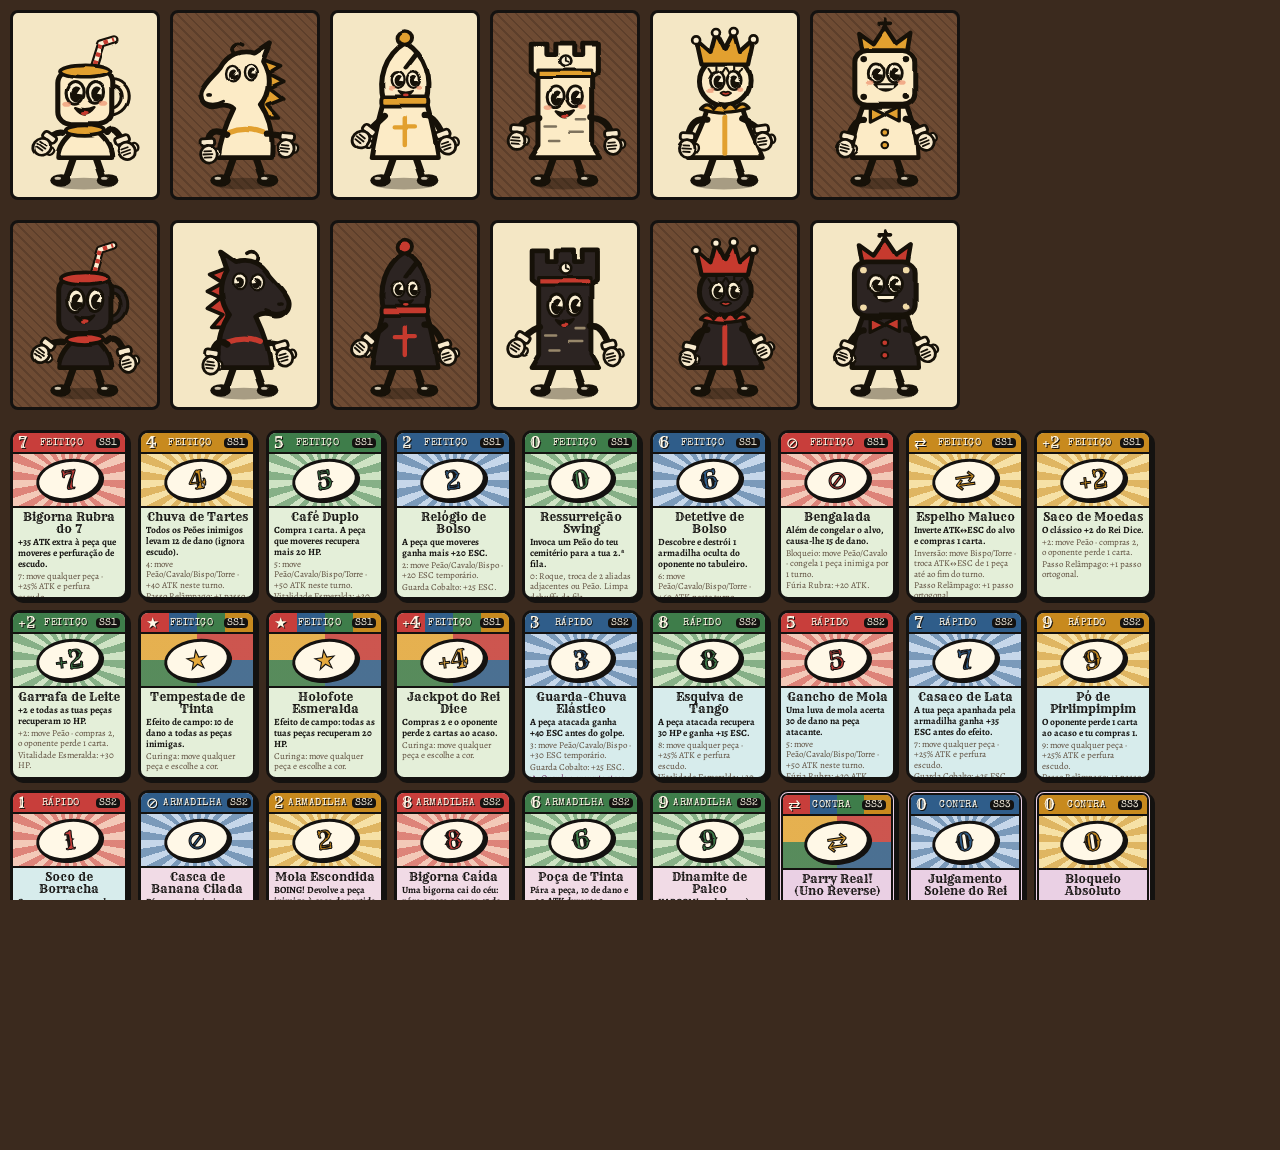
==== tools/gallery.html @ cb44011f "Chess-Oh! Uno-Head: jogo completo + modo online com Firebase - Motor: tabuleiro 8x8 próprio, combate" ====
<!doctype html>
<html lang="pt-PT">
<head>
  <meta charset="utf-8">
  <meta name="viewport" content="width=device-width, initial-scale=1">
  <title>Galeria de peças e cartas</title>
  <link href="https://fonts.googleapis.com/css2?family=Rye&family=Alegreya:wght@400;700;800&family=Special+Elite&display=swap" rel="stylesheet">
  <link rel="stylesheet" href="../styles/main.css">
  <link rel="stylesheet" href="../styles/cards.css">
  <style>
    html, body { overflow: auto; background: #3b2a1e; }
    .row { display: flex; gap: 10px; padding: 10px; flex-wrap: wrap; }
    .tile { width: 150px; height: 190px; background: #F4E7C5; border: 3px solid #141210; border-radius: 8px; position: relative; }
    .tile.dark { background: repeating-linear-gradient(45deg, #6E4B33 0 5px, #5d3f2b 5px 7px); }
    .tile svg { position: absolute; left: 5%; bottom: 4%; width: 90%; }
    .cards { display: flex; gap: 10px; padding: 10px; flex-wrap: wrap; }
  </style>
</head>
<body>
  <div class="row" id="white"></div>
  <div class="row" id="black"></div>
  <div class="cards" id="cards"></div>
  <script src="../src/core/EventBus.js"></script>
  <script src="../src/data/CardDatabase.js"></script>
  <script src="../src/view/PieceFactory.js"></script>
  <script src="../src/view/VFXPostProcessor.js"></script>
  <script src="../src/ui/CardView.js"></script>
  <script>
    const vfx = new YC.VFXPostProcessor(); vfx.mount(); vfx.setFilm(false);
    const anim = new YC.PieceFactory.IdleAnimator();
    vfx.onTick(() => anim.tick());
    for (const team of ['WHITE', 'BLACK']) {
      ['PAWN', 'KNIGHT', 'BISHOP', 'ROOK', 'QUEEN', 'KING'].forEach((type, i) => {
        const t = document.createElement('div');
        t.className = 'tile' + ((i + (team === 'BLACK' ? 1 : 0)) % 2 ? ' dark' : '');
        const rig = YC.PieceFactory.createPieceSVG(type, team);
        t.appendChild(rig.svg); anim.add(rig);
        document.getElementById(team.toLowerCase()).appendChild(t);
      });
    }
    const seen = new Set();
    for (const c of YC.CardDatabase.buildDeck()) {
      if (seen.has(c.defId) || (c.basic && seen.size > 30)) continue;
      seen.add(c.defId);
      document.getElementById('cards').appendChild(YC.CardView.create(c));
    }
    document.getElementById('cards').appendChild(YC.CardView.createBack());
  </script>
</body>
</html>
---- styles/main.css ----
/* main.css — palco, tabuleiro, peças, painéis e efeitos. Paleta de cartaz de 1930. */
:root {
  --ink: #141210; --paper: #F4E7C5; --paper-2: #EAD9AE; --cream: #FFF8E7;
  --gold: #E5A93C; --crimson: #C83E3B; --charcoal: #2B262D; --walnut: #6E4B33; --walnut-dark: #3A322B;
  --blue: #2F5D8A; --green: #3E7D4A; --yellow: #E5A93C; --velvet: #6d1b18;
  --bg: #1c1410; --bg-2: #2a1d16; --text: #F4E7C5;
  --font-display: 'Rye', 'Georgia', serif;
  --font-body: 'Alegreya', Georgia, serif;
  --font-type: 'Special Elite', 'Courier New', monospace;
  --sq: 64px;
  /* Direção de arte única (teatro escuro de 1930): o jogo não muda com o tema do sistema. */
  color-scheme: dark;
}

* { box-sizing: border-box; }
html, body { margin: 0; height: 100%; background: var(--bg); color: var(--text); font-family: var(--font-body); overflow: hidden; }
button { font: inherit; }
:focus-visible { outline: 3px solid var(--gold); outline-offset: 2px; }

#app {
  height: 100%; display: grid; grid-template-rows: auto minmax(0, 1fr) auto;
  padding-block: 10px 0; padding-left: max(16px, env(safe-area-inset-left, 0px)); padding-right: max(16px, env(safe-area-inset-right, 0px));
  background:
    radial-gradient(ellipse 60% 55% at 42% 42%, rgba(255, 214, 140, 0.16), transparent 70%),
    repeating-linear-gradient(90deg, rgba(0, 0, 0, 0.12) 0 2px, transparent 2px 60px),
    radial-gradient(ellipse at 45% 40%, #3b2a1e 0%, var(--bg) 72%);
}

/* ── Barra de topo ── */
#topbar { display: flex; align-items: center; gap: 14px; padding: 6px 14px; border: 3px solid var(--ink); border-radius: 12px; background: linear-gradient(#2f2018, #1d1410); }
.brand { font-family: var(--font-display); font-size: 22px; color: var(--gold); text-shadow: 2px 2px 0 var(--ink); letter-spacing: 1px; white-space: nowrap; }
.brand span { color: var(--crimson); }
#turn-pill { margin: 0 auto; font-family: var(--font-type); font-size: 14px; padding: 4px 14px; border: 2px solid var(--ink); border-radius: 999px; background: var(--paper); color: var(--ink); box-shadow: 2px 2px 0 var(--ink); white-space: nowrap; }
#turn-pill.team-black { background: var(--crimson); color: var(--cream); }
#turn-pill em { color: #ffd76a; font-style: normal; }
.top-actions { display: flex; gap: 6px; flex-wrap: wrap; justify-content: flex-end; }
.chip { font-family: var(--font-type); font-size: 12px; background: var(--paper); color: var(--ink); border: 2px solid var(--ink); border-radius: 999px; padding: 3px 10px; box-shadow: 2px 2px 0 var(--ink); cursor: pointer; }
.chip:active { transform: translate(1px, 1px); box-shadow: 1px 1px 0 var(--ink); }
.chip.toggle:not(.on) { opacity: 0.5; text-decoration: line-through; }

/* ── Arena ── */
#arena { display: grid; grid-template-columns: minmax(0, 1fr) 330px; gap: 14px; padding: 8px 0 0; min-height: 0; }
#table { display: flex; flex-direction: column; align-items: center; justify-content: center; min-height: 0; min-width: 0; gap: 6px; }

.strip { display: flex; align-items: center; gap: 12px; width: 100%; max-width: 860px; min-height: 54px; padding: 4px 10px; border-radius: 12px; background: rgba(0, 0, 0, 0.28); border: 2px solid rgba(229, 169, 60, 0.25); }
.who { display: flex; align-items: center; gap: 8px; min-width: 190px; }
.who b { font-family: var(--font-display); font-size: 16px; color: var(--gold); display: block; }
.who small { font-family: var(--font-type); font-size: 11px; opacity: 0.85; }
.avatar { width: 40px; height: 40px; border-radius: 10px; border: 3px solid var(--ink); box-shadow: 2px 2px 0 var(--ink); position: relative; background: var(--cream); }
.avatar::before, .avatar::after { content: ''; position: absolute; width: 7px; height: 7px; border-radius: 50%; background: var(--ink); top: 9px; }
.avatar::before { left: 8px; box-shadow: 16px 0 0 var(--ink); }
.avatar::after { left: 12px; top: 24px; width: 12px; height: 5px; border-radius: 0 0 8px 8px; }
.avatar.team-black { background: var(--charcoal); }
.avatar.team-black::before { background: var(--cream); box-shadow: 16px 0 0 var(--cream); }
.avatar.team-black::after { background: var(--crimson); }
.opp-hand { display: flex; align-items: center; }
.opp-hand .mini-back { margin-left: -9px; }
.opp-hand .count { margin-left: 6px; font-family: var(--font-display); color: var(--gold); }
.zone-label { margin-left: auto; font-family: var(--font-type); font-size: 11px; opacity: 0.7; }
.grave { display: flex; flex-wrap: wrap; max-width: 150px; gap: 0 2px; font-size: 17px; line-height: 1; }
.gl.team-white { color: var(--cream); text-shadow: 1px 1px 0 var(--ink); }
.gl.team-black { color: #8d7f74; text-shadow: 1px 1px 0 var(--ink); }

/* ── Moldura de teatro com lâmpadas ── */
#board-frame { position: relative; padding: 24px; border-radius: 18px; border: 4px solid var(--ink);
  background: radial-gradient(ellipse at 50% 30%, #8f2a24, var(--velvet) 70%);
  box-shadow: 0 0 0 4px var(--gold), 0 0 0 8px var(--ink), 0 18px 40px rgba(0, 0, 0, 0.6); }
.bulbs { position: absolute; inset: 5px; border-radius: 14px; pointer-events: none; padding: 9px;
  background: radial-gradient(circle, #fff3c4 0 2.6px, #e5a93c 3px 4px, transparent 4.5px) 0 0 / 20px 20px;
  -webkit-mask: linear-gradient(#000 0 0) content-box, linear-gradient(#000 0 0); -webkit-mask-composite: xor;
  mask: linear-gradient(#000 0 0) content-box exclude, linear-gradient(#000 0 0);
  animation: bulbs 0.5s steps(2) infinite; }
@keyframes bulbs { 50% { background-position: 10px 10px; filter: brightness(1.25); } }
.coords { position: absolute; display: flex; font-family: var(--font-type); font-size: 12px; color: var(--gold); text-shadow: 1px 1px 0 var(--ink); pointer-events: none; }
.coords.ranks { left: 6px; top: 24px; bottom: 24px; flex-direction: column; }
.coords.files { left: 24px; right: 24px; bottom: 5px; }
.coords span { flex: 1; display: grid; place-items: center; }

/* ── Tabuleiro ── */
#board { position: relative; width: calc(var(--sq) * 8); height: calc(var(--sq) * 8); }
.board-tiles, .hl-layer, .trap-layer, .piece-layer, .hit-layer { position: absolute; inset: 0; }
.tiles-layer { position: absolute; inset: calc(var(--sq) * -0.08); width: calc(100% + var(--sq) * 0.16); height: calc(100% + var(--sq) * 0.16); opacity: 0; }
.tiles-layer.on { opacity: 1; }
.no-boil .tiles-layer { opacity: 0; }
.no-boil .tiles-layer:first-child { opacity: 1; }
.no-boil .tiles-layer g, .no-boil .pc-root { filter: none; }
#board.field-dmg { animation: field-dmg 0.6s; }
#board.field-heal { animation: field-heal 0.7s; }
@keyframes field-dmg { 30% { filter: sepia(1) saturate(4) hue-rotate(-30deg); } }
@keyframes field-heal { 40% { filter: sepia(0.6) saturate(3) hue-rotate(60deg) brightness(1.15); } }

.hl-layer, .hit-layer { display: grid; grid-template-columns: repeat(8, 1fr); grid-template-rows: repeat(8, 1fr); }
.hl-layer { pointer-events: none; }
.cell { position: relative; }
.hl-last { background: rgba(229, 169, 60, 0.2); }
.hl-declared { box-shadow: inset 0 0 0 4px rgba(229, 169, 60, 0.95); }
.hl-declared-to { box-shadow: inset 0 0 0 4px var(--crimson); background: rgba(200, 62, 59, 0.28); animation: pulse 0.6s ease-in-out infinite alternate; }
.hl-movable::after { content: ''; position: absolute; inset: 7%; border-radius: 50%; border: 3px dashed rgba(255, 215, 106, 0.95); animation: spin 6s linear infinite; }
.hl-move::after { content: ''; position: absolute; left: 50%; top: 50%; width: 26%; height: 26%; transform: translate(-50%, -50%); border-radius: 50%; background: var(--cream); border: 3px solid var(--ink); box-shadow: 2px 2px 0 var(--ink); }
.hl-attack { background: rgba(200, 62, 59, 0.22); }
.hl-attack::after { content: ''; position: absolute; inset: 5%; border-radius: 50%; border: 4px solid var(--crimson); box-shadow: 0 0 0 2px var(--ink), inset 0 0 0 2px var(--ink); animation: pulse 0.5s ease-in-out infinite alternate; }
.hl-swap::after, .hl-castle::after, .hl-step::after { position: absolute; inset: 0; display: grid; place-items: center; font-size: calc(var(--sq) * 0.42); color: var(--cream); -webkit-text-stroke: 1.5px var(--ink); text-shadow: 2px 2px 0 var(--ink); }
.hl-swap::after { content: '⇄'; }
.hl-castle::after { content: '♜'; }
.hl-step::after { content: '⚡'; }
.hl-step, .hl-swap, .hl-castle { background: rgba(127, 176, 223, 0.3); }
.hl-trapset::after { content: ''; position: absolute; inset: 14%; border: 3px dashed #7fd08a; border-radius: 8px; background: rgba(62, 125, 74, 0.25); }
.hl-target::after { content: ''; position: absolute; inset: 4%; border-radius: 50%; background: radial-gradient(circle, transparent 38%, var(--crimson) 40% 46%, transparent 48% 60%, var(--crimson) 62% 68%, transparent 70%); animation: spin 2s linear infinite; }
.hit-layer .cell.clickable { cursor: pointer; }
.hit-layer .cell.clickable:hover { background: rgba(255, 248, 231, 0.12); }
.badge { position: absolute; top: 1px; left: 50%; transform: translateX(-50%) rotate(-4deg); font-family: var(--font-display); font-size: max(10px, calc(var(--sq) * 0.17)); padding: 0 5px; border: 2px solid var(--ink); border-radius: 6px; background: var(--gold); color: var(--ink); white-space: nowrap; z-index: 5; pointer-events: none; box-shadow: 2px 2px 0 var(--ink); }
.badge.b-KO { background: var(--crimson); color: var(--cream); }
.badge.b-CONTRALETAL { background: var(--charcoal); color: #ff9c8f; }

/* ── Armadilhas visíveis ao dono ── */
.trap-layer { pointer-events: none; }
.trap-seal { position: absolute; left: calc(var(--c) * var(--sq)); top: calc(var(--r) * var(--sq)); width: var(--sq); height: var(--sq); display: grid; place-items: center; }
.trap-seal span { width: 58%; height: 58%; border-radius: 50%; border: 3px dashed var(--ink); display: grid; place-items: center; font-size: calc(var(--sq) * 0.26); background: color-mix(in srgb, var(--cc, #999) 45%, transparent); color: var(--ink); opacity: 0.85; transform: rotate(-10deg); }
.trap-seal.armed span { animation: pulse 1.2s ease-in-out infinite alternate; }
.trap-seal em { position: absolute; right: 6%; top: 4%; font-family: var(--font-type); font-size: 10px; color: var(--cream); text-shadow: 1px 1px 0 var(--ink); }

/* ── Peças ── */
.piece-layer { pointer-events: none; }
.piece-slot { position: absolute; left: 0; top: 0; width: var(--sq); height: var(--sq); will-change: transform; }
.piece-jump, .piece-squash { position: absolute; inset: 0; will-change: transform; }
.piece-squash { transform-origin: 50% 94%; }
.piece-svg { position: absolute; left: 3%; bottom: 7%; width: 94%; height: auto; overflow: visible; }
.piece-slot.selected .piece-svg { filter: drop-shadow(0 0 5px #ffd76a) drop-shadow(0 0 2px #fff); }
.piece-slot.targetable .piece-svg { filter: drop-shadow(0 0 5px #ff6b5e); }
.piece-slot.boosted .piece-svg { filter: drop-shadow(0 0 4px rgba(255, 140, 60, 0.9)); }
.piece-slot.debuffed .piece-svg { filter: drop-shadow(0 0 4px rgba(170, 90, 230, 0.9)); }
.piece-slot.stunned .piece-svg { filter: grayscale(0.7) brightness(0.9) drop-shadow(0 0 4px #bfe8ff); }
.chroma-hit .piece-svg { filter: url(#chromatic-hit-fx) !important; }
.piece-hud { position: absolute; left: 10%; right: 10%; bottom: 1px; height: calc(var(--sq) * 0.11); display: flex; align-items: center; gap: 2px; }
.piece-hud .hp { flex: 1; height: 70%; background: #3a1a16; border: 1.5px solid var(--ink); border-radius: 3px; overflow: hidden; }
.piece-hud .hp i { display: block; height: 100%; background: #6fbf5a; transition: width 0.35s; }
.piece-hud .hp i.mid { background: var(--gold); }
.piece-hud .hp i.low { background: var(--crimson); }
.piece-hud .esc { font-family: var(--font-type); font-size: max(8px, calc(var(--sq) * 0.13)); font-weight: bold; background: var(--blue); color: #fff; border: 1.5px solid var(--ink); border-radius: 6px 6px 9px 9px; padding: 0 3px; line-height: 1.15; }
.stun-stars { position: absolute; left: 50%; top: -6%; width: 60%; height: 18%; transform: translateX(-50%); display: none; animation: spin 1.2s linear infinite; }
.stun-stars span { position: absolute; color: #ffd76a; font-size: calc(var(--sq) * 0.2); text-shadow: 1px 1px 0 var(--ink); }
.stun-stars span:nth-child(1) { left: 0; top: 0; } .stun-stars span:nth-child(2) { right: 0; top: 0; } .stun-stars span:nth-child(3) { left: 40%; bottom: -40%; }
.piece-slot.stunned .stun-stars { display: block; }

/* ── Painel lateral ── */
#side { display: flex; flex-direction: column; gap: 9px; min-height: 0; overflow: hidden; padding-bottom: 6px; }
.panel { background: var(--paper); color: var(--ink); border: 3px solid var(--ink); border-radius: 12px; box-shadow: 4px 4px 0 var(--ink); padding: 8px 10px; }
.panel h3 { margin: 0 0 4px; font-family: var(--font-display); font-weight: normal; font-size: 15px; color: var(--crimson); }
.panel h3 small { font-family: var(--font-type); font-size: 10px; color: var(--ink); opacity: 0.6; }
#phase-box .phase-title { font-family: var(--font-display); font-size: 17px; color: var(--crimson); }
#phase-box .phase-hint { font-size: 14px; line-height: 1.25; margin-top: 2px; }
#pile-box { display: grid; grid-template-columns: 70px 1fr; gap: 4px 10px; align-items: center; }
#pile-box .deck { display: flex; flex-direction: column; align-items: center; font-family: var(--font-display); font-size: 20px; }
#pile-box .deck small { font-family: var(--font-type); font-size: 10px; }
.deck-stack { position: relative; width: 30px; height: 42px; margin-bottom: 2px; }
.deck-stack .mini-back { position: absolute; width: 30px; height: 42px; }
.deck-stack .mini-back:nth-child(2) { left: 2px; top: -2px; } .deck-stack .mini-back:nth-child(3) { left: 4px; top: -4px; }
.discard { justify-self: center; width: 98px; height: 141px; border-radius: 12px; position: relative; }
.discard .card { transform: scale(0.83); transform-origin: top left; }
.discard.aura-R { box-shadow: 0 0 0 4px #C83E3B, 0 0 22px 6px rgba(200, 62, 59, 0.75); }
.discard.aura-B { box-shadow: 0 0 0 4px #2F5D8A, 0 0 22px 6px rgba(47, 93, 138, 0.75); }
.discard.aura-G { box-shadow: 0 0 0 4px #3E7D4A, 0 0 22px 6px rgba(62, 125, 74, 0.75); }
.discard.aura-Y { box-shadow: 0 0 0 4px #E5A93C, 0 0 22px 6px rgba(229, 169, 60, 0.8); }
.perm { grid-column: 1 / -1; font-size: 13px; line-height: 1.25; }
.perm-color { font-family: var(--font-type); font-size: 11px; padding: 1px 6px; border-radius: 6px; color: var(--cream); background: var(--cc, #555); border: 1.5px solid var(--ink); }
.perm-who { font-weight: 800; margin-top: 3px; }
.perm-boost { color: #7a1f1c; font-weight: 700; }
#action-box { display: flex; flex-wrap: wrap; gap: 6px; }
.btn { flex: 1 1 auto; font-family: var(--font-display); font-size: 13.5px; padding: 6px 9px; border: 3px solid var(--ink); border-radius: 10px; background: var(--cream); color: var(--ink); box-shadow: 3px 3px 0 var(--ink); cursor: pointer; }
.btn:hover:not(:disabled) { transform: translate(-1px, -1px); box-shadow: 4px 4px 0 var(--ink); }
.btn:active:not(:disabled) { transform: translate(2px, 2px); box-shadow: 1px 1px 0 var(--ink); }
.btn:disabled { opacity: 0.4; cursor: not-allowed; box-shadow: none; }
.btn.red { background: var(--crimson); color: var(--cream); }
.btn.gold { background: var(--gold); }
.btn.gold.armed { animation: pulse 0.5s ease-in-out infinite alternate; }
.btn.ghost { background: transparent; }
.btn[hidden] { display: none; }
#chain-box { max-height: 30vh; overflow: auto; }
.chain-list { list-style: none; margin: 0; padding: 0; display: flex; flex-direction: column; }
.chain-list .empty { font-family: var(--font-type); font-size: 12px; opacity: 0.6; }
.cl { display: flex; gap: 6px; align-items: center; border: 2px solid var(--ink); border-radius: 8px; padding: 2px 6px; background: var(--cream); font-size: 13px; line-height: 1.15; }
.cl b { font-family: var(--font-display); font-weight: normal; }
.cl.owner-white { border-left: 8px solid var(--gold); }
.cl.owner-black { border-left: 8px solid var(--crimson); }
.cl.negated span { text-decoration: line-through; opacity: 0.55; }
.cl.negated::after { content: 'ANULADO'; font-family: var(--font-type); font-size: 10px; color: var(--crimson); }
.cl.resolving { background: #ffe9a8; animation: pulse 0.3s ease-in-out infinite alternate; }
.zap { text-align: center; color: var(--gold); font-size: 15px; line-height: 1; text-shadow: 1px 1px 0 var(--ink); list-style: none; }
.ss { margin-left: auto; font-style: normal; font-family: var(--font-type); font-size: 10px; padding: 0 4px; border-radius: 4px; border: 1.5px solid var(--ink); }
.ss1 { background: #e8e2d4; } .ss2 { background: #9fc3e6; } .ss3 { background: #e6a19f; }
#log-box { flex: 1; min-height: 70px; display: flex; flex-direction: column; }
#log { flex: 1; overflow: auto; margin: 0; padding: 0 2px 0 0; list-style: none; font-family: var(--font-type); font-size: 11.5px; line-height: 1.3; }
#log li { padding: 1px 0; border-bottom: 1px dotted rgba(20, 18, 16, 0.15); }
.log-turn { color: var(--crimson); margin-top: 4px; }
.log-kill { color: #7a1f1c; font-weight: bold; }
.log-warn { color: #8a5a00; }

/* ── Mão ── */
#hand-area { position: relative; height: 196px; overflow-x: clip; }
#hand { position: absolute; inset: 0 0 0 300px; }
#me-strip { position: absolute; left: 0; bottom: 10px; width: 290px; max-width: none; flex-wrap: wrap; gap: 6px 10px; z-index: 2; }
#me-strip .zone-label { margin-left: 0; }
#hand .card { position: absolute; left: 50%; bottom: -12px; transform: translateX(calc(-50% + var(--x, 0px))) translateY(var(--y, 0px)) rotate(var(--rot, 0deg)); transform-origin: center 120%; transition: transform 220ms cubic-bezier(0.2, 0.8, 0.2, 1), box-shadow 0.2s, opacity 0.3s; cursor: pointer; }
#hand .card:hover, #hand .card.menu-open { transform: translateX(calc(-50% + var(--x, 0px))) translateY(-48px) rotate(0deg) scale(1.18); z-index: 100 !important; }
#hand .card.dealt { transform: translateX(calc(-50% + 520px)) translateY(220px) rotate(35deg); opacity: 0; transition: none; }
#hand.my-turn .card.playable { box-shadow: 0 0 0 3px var(--gold), 0 0 18px 5px rgba(229, 169, 60, 0.75); }
#hand.my-turn .card.settable:not(.playable) { box-shadow: 0 0 0 3px #7fb0df, 0 0 12px 3px rgba(127, 176, 223, 0.6); }
#card-menu { position: absolute; transform: translate(-50%, -100%); z-index: 300; background: var(--paper); color: var(--ink); border: 3px solid var(--ink); border-radius: 10px; box-shadow: 4px 4px 0 var(--ink); padding: 6px; display: flex; flex-direction: column; gap: 4px; min-width: 200px; max-width: 260px; }
#card-menu[hidden] { display: none; }
#card-menu button { font-family: var(--font-display); font-size: 14px; text-align: left; padding: 5px 8px; border: 2px solid var(--ink); border-radius: 8px; background: var(--cream); cursor: pointer; }
#card-menu button:hover { background: var(--gold); }
#card-menu p { margin: 2px 4px; font-size: 13px; }

/* ── Inspetor e avisos ── */
#inspector { position: fixed; z-index: 7000; width: 240px; background: var(--paper); color: var(--ink); border: 3px solid var(--ink); border-radius: 10px; box-shadow: 4px 4px 0 var(--ink); padding: 7px 10px; font-size: 13px; line-height: 1.25; pointer-events: none; opacity: 0; transform: translateY(6px); transition: opacity 0.12s, transform 0.12s; }
#inspector.show { opacity: 1; transform: none; }
#inspector p { margin: 3px 0; }
.insp-head b { font-family: var(--font-display); font-weight: normal; font-size: 15px; display: block; }
.insp-head small { font-family: var(--font-type); font-size: 11px; opacity: 0.75; }
.insp-hp { position: relative; height: 16px; margin: 5px 0; border: 2px solid var(--ink); border-radius: 5px; background: #3a1a16; overflow: hidden; }
.insp-hp i { position: absolute; inset: 0 auto 0 0; background: #6fbf5a; }
.insp-hp span { position: relative; display: block; text-align: center; font-family: var(--font-type); font-size: 11px; color: #fff; text-shadow: 1px 1px 0 var(--ink); }
.insp-stats { display: flex; gap: 10px; }
.insp-status { margin-top: 3px; color: #2F5D8A; font-weight: 700; }
.insp-passive { font-style: italic; color: #5b4a3a; }
#toast { position: fixed; left: 50%; top: 58px; transform: translateX(-50%); z-index: 9100; background: var(--ink); color: var(--paper); font-family: var(--font-type); padding: 6px 14px; border-radius: 8px; border: 2px solid var(--gold); opacity: 0; pointer-events: none; }
#toast.show { animation: toast 2.4s ease both; }
@keyframes toast { 0% { opacity: 0; transform: translate(-50%, -8px); } 10%, 80% { opacity: 1; transform: translate(-50%, 0); } 100% { opacity: 0; } }

/* ── Efeitos (VFX) ── */
#fx-layer { position: fixed; inset: 0; pointer-events: none; z-index: 8000; }
.boom { position: absolute; transform: translate(-50%, -50%); width: 160px; height: 160px; }
.boom svg { animation: boom-pop 0.55s cubic-bezier(0.2, 1.5, 0.4, 1) both; overflow: visible; }
.boom-star { animation: spin 1.2s linear; transform-origin: center; }
.puff { animation: puff 1s ease-out both; }
@keyframes puff { from { transform: translate(0, 0) scale(0.3); opacity: 1; } to { transform: translate(var(--dx), var(--dy)) scale(1.2); opacity: 0; } }
@keyframes boom-pop { 0% { transform: scale(0.1); } 60% { transform: scale(1.1); } 100% { transform: scale(1); opacity: 0.0; } }
.boom-word { position: absolute; left: 50%; top: 50%; transform: translate(-50%, -50%) rotate(-8deg); font-family: var(--font-display); font-size: 30px; color: var(--cream); -webkit-text-stroke: 2px var(--ink); text-shadow: 3px 3px 0 var(--ink); animation: word-pop 1s both; white-space: nowrap; }
@keyframes word-pop { 0% { transform: translate(-50%, -50%) rotate(-8deg) scale(0.2); } 25% { transform: translate(-50%, -50%) rotate(-8deg) scale(1.3); } 40%, 80% { transform: translate(-50%, -50%) rotate(-8deg) scale(1); opacity: 1; } 100% { opacity: 0; transform: translate(-50%, -70%) rotate(-8deg) scale(1); } }
.float-text { position: absolute; transform: translate(-50%, -50%); font-family: var(--font-display); font-size: 18px; color: var(--cream); -webkit-text-stroke: 1.2px var(--ink); text-shadow: 2px 2px 0 var(--ink); animation: float-up 1.35s ease-out forwards; white-space: nowrap; }
@keyframes float-up { 0% { transform: translate(-50%, -30%) scale(0.4); opacity: 0; } 15% { transform: translate(-50%, -60%) scale(1.25); opacity: 1; } 70% { opacity: 1; } 100% { transform: translate(-50%, -190%) scale(1); opacity: 0; } }
.float-text.dmg { color: #ff6b5e; } .float-text.small { font-size: 15px; } .float-text.heal { color: #8ee07a; } .float-text.block { color: #9fc3e6; }
.float-text.boing { color: var(--gold); font-size: 24px; } .float-text.buff { color: #ffd76a; font-size: 15px; } .float-text.debuff { color: #c58cff; font-size: 15px; }
.float-text.stun { color: #bfe8ff; } .float-text.cost { color: #ff9c8f; font-size: 14px; }
.big-word { position: absolute; left: 50%; top: 42%; transform: translate(-50%, -50%); font-family: var(--font-display); font-size: min(13vw, 120px); color: var(--gold); -webkit-text-stroke: 4px var(--ink); text-shadow: 7px 7px 0 var(--ink); animation: big-word 1.25s cubic-bezier(0.2, 1.6, 0.4, 1) both; white-space: nowrap; }
.big-word.parry { color: #ff8fc8; } .big-word.trap { color: #d77ce0; font-size: min(10vw, 86px); } .big-word.uno { color: var(--crimson); }
@keyframes big-word { 0% { transform: translate(-50%, -50%) scale(0.2) rotate(-20deg); opacity: 0; } 30% { transform: translate(-50%, -50%) scale(1.15) rotate(-6deg); opacity: 1; } 75% { transform: translate(-50%, -50%) scale(1) rotate(-4deg); opacity: 1; } 100% { transform: translate(-50%, -60%) scale(1.05) rotate(-4deg); opacity: 0; } }
#parry-flash { position: fixed; inset: 0; pointer-events: none; z-index: 8500; opacity: 0; background: radial-gradient(circle, #fff6c9 0%, #ff9ad5 55%, #e5a93c 100%); mix-blend-mode: screen; }
#parry-flash.go { animation: flash 0.55s ease-out; }
@keyframes flash { 0% { opacity: 0; } 8% { opacity: 1; } 22% { opacity: 0.9; } 100% { opacity: 0; } }
#film-overlay { position: fixed; inset: 0; width: 100%; height: 100%; pointer-events: none; z-index: 9999; }
.no-webgl #film-overlay { display: none; }
.slowmo #app { filter: sepia(0.5) contrast(1.15); transition: filter 0.8s; }
@keyframes spin { to { transform: rotate(360deg); } }
@keyframes pulse { from { filter: brightness(1); } to { filter: brightness(1.35); } }

/* ── Ecrãs estreitos ── */
@media (max-width: 1100px) {
  #arena { grid-template-columns: minmax(0, 1fr) 270px; gap: 10px; }
  .who { min-width: 140px; }
  .top-actions .chip { padding: 3px 7px; }
}
@media (max-width: 820px) {
  html, body { overflow: auto; }
  #app { height: auto; min-height: 100%; }
  #arena { grid-template-columns: 1fr; }
  #side { overflow: visible; }
  #log-box { max-height: 200px; }
  #hand-area { height: auto; display: flex; flex-direction: column; }
  #me-strip { position: static; width: 100%; margin-top: 8px; }
  #hand { position: relative; inset: auto; height: 196px; }
  #topbar { flex-wrap: wrap; }
  .brand { font-size: 18px; }
  .strip { flex-wrap: wrap; }
  .zone-label { margin-left: 0; }
}

@media (prefers-reduced-motion: reduce) {
  .bulbs, .marquee-bulbs, .title-card, .card-rays, .hl-movable::after, .hl-target::after, .hl-attack::after,
  .hl-declared-to, .stun-stars, .trap-seal.armed span, .btn.gold.armed, .btn-big:hover { animation: none !important; }
  #hand .card { transition-duration: 0ms; }
}

/* ── Online ── */
.chip.danger { background: var(--crimson); color: var(--cream); }
.net-tag { font-size: 11px; background: var(--ink); color: var(--gold); border-radius: 6px; padding: 0 6px; margin-right: 4px; }
#turn-pill em.clock { color: var(--crimson); font-style: normal; font-variant-numeric: tabular-nums; }
#turn-pill.team-black em.clock { color: #ffd76a; }
---- styles/cards.css ----
/* cards.css — cartas-cartaz de 1930: raios de sol, oval central, faixa de cor Uno e moldura por tipo. */
.c-R { --cc: #C83E3B; --cc-light: #f3c9b8; }
.c-B { --cc: #2F5D8A; --cc-light: #c6d7ea; }
.c-G { --cc: #3E7D4A; --cc-light: #cfe3c4; }
.c-Y { --cc: #C88A1E; --cc-light: #f6e1a6; }
.c-W { --cc: #141210; --cc-light: #e9dcc0; }

.card { --w: 118px; --h: 170px; width: var(--w); height: var(--h); border-radius: 10px; border: 3px solid var(--ink); background: var(--face, var(--cream)); box-shadow: 3px 3px 0 var(--ink); color: var(--ink); position: relative; user-select: none; overflow: hidden; font-family: var(--font-body); flex: none; }
.card.t-normal-spell:not(.basic) { --face: #e4efd9; }
.card.t-quick-spell { --face: #d7ecec; }
.card.t-spatial-trap { --face: #f1dbe6; }
.card.t-counter-trap { --face: #ead0e4; border-style: double; border-width: 5px; }
.card-face { position: absolute; inset: 0; display: flex; flex-direction: column; }
.card-top { display: flex; align-items: center; gap: 4px; padding: 2px 5px; background: var(--cc); color: var(--cream); border-bottom: 2.5px solid var(--ink); font-family: var(--font-type); font-size: 10px; min-height: 19px; }
.c-W .card-top { background: linear-gradient(90deg, #C83E3B 0 25%, #2F5D8A 25% 50%, #3E7D4A 50% 75%, #C88A1E 75%); }
.card-corner { font-family: var(--font-display); font-size: 15px; line-height: 1; text-shadow: 1px 1px 0 var(--ink); }
.card-kind { flex: 1; text-align: center; letter-spacing: 0.5px; text-shadow: 1px 1px 0 var(--ink); }
.card-ss { background: var(--ink); color: var(--cream); border-radius: 4px; padding: 0 3px; }
.card-art { position: relative; height: 54px; flex: none; display: grid; place-items: center; overflow: hidden; border-bottom: 2px solid var(--ink); background: var(--cc-light); }
.card-rays { position: absolute; inset: -60%; background: repeating-conic-gradient(from 0deg, var(--cc) 0 9deg, var(--cc-light) 9deg 18deg); opacity: 0.5; }
.c-W .card-rays { background: conic-gradient(#C83E3B 0 90deg, #2F5D8A 90deg 180deg, #3E7D4A 180deg 270deg, #E5A93C 270deg); opacity: 0.85; }
#hand .card:hover .card-rays, .showcase .card-rays { animation: spin 12s linear infinite; }
.card-oval { position: relative; width: 66px; height: 42px; border-radius: 50%; background: var(--cream); border: 3px solid var(--ink); display: grid; place-items: center; transform: rotate(-8deg); box-shadow: 2px 2px 0 var(--ink); }
.card-big { font-family: var(--font-display); font-size: 25px; color: var(--cc); -webkit-text-stroke: 1.1px var(--ink); line-height: 1; }
.c-W .card-big { color: var(--gold); }
.card-name { font-family: var(--font-display); font-size: 11.5px; line-height: 1.05; padding: 3px 5px 1px; text-align: center; }
.card-desc { flex: 1; padding: 0 5px 4px; font-size: 9.5px; line-height: 1.15; overflow: hidden; }
.card-desc p { margin: 1px 0; }
.card-desc .main { font-weight: 700; }
.card-desc .rule { color: #5b4a3a; font-size: 9px; }
.card-desc .trig { font-style: italic; color: #6b2a5e; font-size: 9px; }
.card-cost { font-size: 9px; font-weight: 800; color: #7a1f1c; }
.card.basic .card-desc { font-size: 10px; }

/* Verso */
.card.back .card-face { background: var(--crimson); overflow: hidden; }
.back-rays { position: absolute; inset: -40%; background: repeating-conic-gradient(#C83E3B 0 12deg, #a52f2c 12deg 24deg); }
.back-oval { position: absolute; inset: 24% 10%; border-radius: 50%; background: var(--cream); border: 3px solid var(--ink); display: flex; flex-direction: column; align-items: center; justify-content: center; font-family: var(--font-display); transform: rotate(-10deg); box-shadow: 3px 3px 0 var(--ink); line-height: 1; }
.back-oval span { font-size: 15px; color: var(--ink); }
.back-oval b { font-weight: normal; font-size: 22px; color: var(--crimson); -webkit-text-stroke: 1px var(--ink); }
.mini-back { width: 22px; height: 31px; border-radius: 4px; border: 2px solid var(--ink); flex: none; background: repeating-conic-gradient(from 0deg at 50% 50%, #C83E3B 0 15deg, #a52f2c 15deg 30deg); box-shadow: 1px 1px 0 var(--ink); }

/* Cartas pequenas */
.card.small { --w: 84px; --h: 121px; }
.card.small .card-art { height: 34px; }
.card.small .card-oval { width: 44px; height: 28px; }
.card.small .card-big { font-size: 17px; }
.card.small .card-name { font-size: 9px; }
.card.small .card-desc { font-size: 7.5px; }
.card.small .back-oval span { font-size: 11px; } .card.small .back-oval b { font-size: 16px; }

/* Zonas de Suporte */
.support-zone { display: flex; gap: 6px; }
.slot { width: 40px; height: 54px; border: 2px dashed rgba(244, 231, 197, 0.45); border-radius: 6px; position: relative; display: grid; place-items: center; }
.slot.set { border: 2px solid var(--ink); }
.slot.set .mini-back { width: 100%; height: 100%; border: none; border-radius: 4px; }
.slot.mine { background: linear-gradient(var(--cc) 0 30%, var(--cc-light) 30%); box-shadow: 2px 2px 0 var(--ink); overflow: hidden; }
.slot-name { font-family: var(--font-display); font-size: 7.5px; line-height: 1; color: var(--ink); text-align: center; padding: 14px 2px 0; }
.slot.mine em { position: absolute; top: 1px; left: 0; right: 0; text-align: center; font-family: var(--font-type); font-size: 8px; font-style: normal; color: var(--cream); text-shadow: 1px 1px 0 var(--ink); }

/* Cartas em voo, montra da Chain e armadilha revelada */
.flying { position: fixed; z-index: 9500; pointer-events: none; transform: translate(-50%, -50%); }
.showcase { position: fixed; left: 50%; top: 44%; transform: translate(-50%, -50%); z-index: 9000; display: flex; flex-direction: column; align-items: center; gap: 22px; animation: showcase-in 0.4s cubic-bezier(0.2, 1.5, 0.4, 1) both; pointer-events: none; }
.showcase .card { transform: scale(1.55); transform-origin: top center; margin-bottom: 95px; box-shadow: 4px 4px 0 var(--ink), 0 0 40px 12px rgba(255, 215, 106, 0.6); }
.showcase.owner-black .card { box-shadow: 4px 4px 0 var(--ink), 0 0 40px 12px rgba(200, 62, 59, 0.7); }
.showcase-tag { font-family: var(--font-display); font-size: 30px; color: var(--cream); background: #5b2a6e; border: 4px solid var(--ink); border-radius: 12px; padding: 2px 18px; box-shadow: 5px 5px 0 var(--ink); transform: rotate(-3deg); }
.showcase.out { animation: showcase-out 0.35s ease-in forwards; }
@keyframes showcase-in { from { transform: translate(-50%, -50%) scale(0.2) rotate(-25deg); opacity: 0; } to { transform: translate(-50%, -50%) scale(1); opacity: 1; } }
@keyframes showcase-out { to { transform: translate(-50%, -80%) scale(0.6); opacity: 0; } }
.trap-pop { position: fixed; z-index: 9000; transform: translate(-50%, -80%); animation: trap-pop 0.5s cubic-bezier(0.2, 1.6, 0.4, 1) both; pointer-events: none; box-shadow: 4px 4px 0 var(--ink), 0 0 30px 10px rgba(215, 124, 224, 0.7); }
.trap-pop.out { animation: trap-out 0.35s ease-in forwards; }
@keyframes trap-pop { from { transform: translate(-50%, -20%) scale(0.1) rotateY(90deg); } to { transform: translate(-50%, -80%) scale(1.25) rotateY(0); } }
@keyframes trap-out { to { transform: translate(-50%, -80%) scale(0.2); opacity: 0; } }
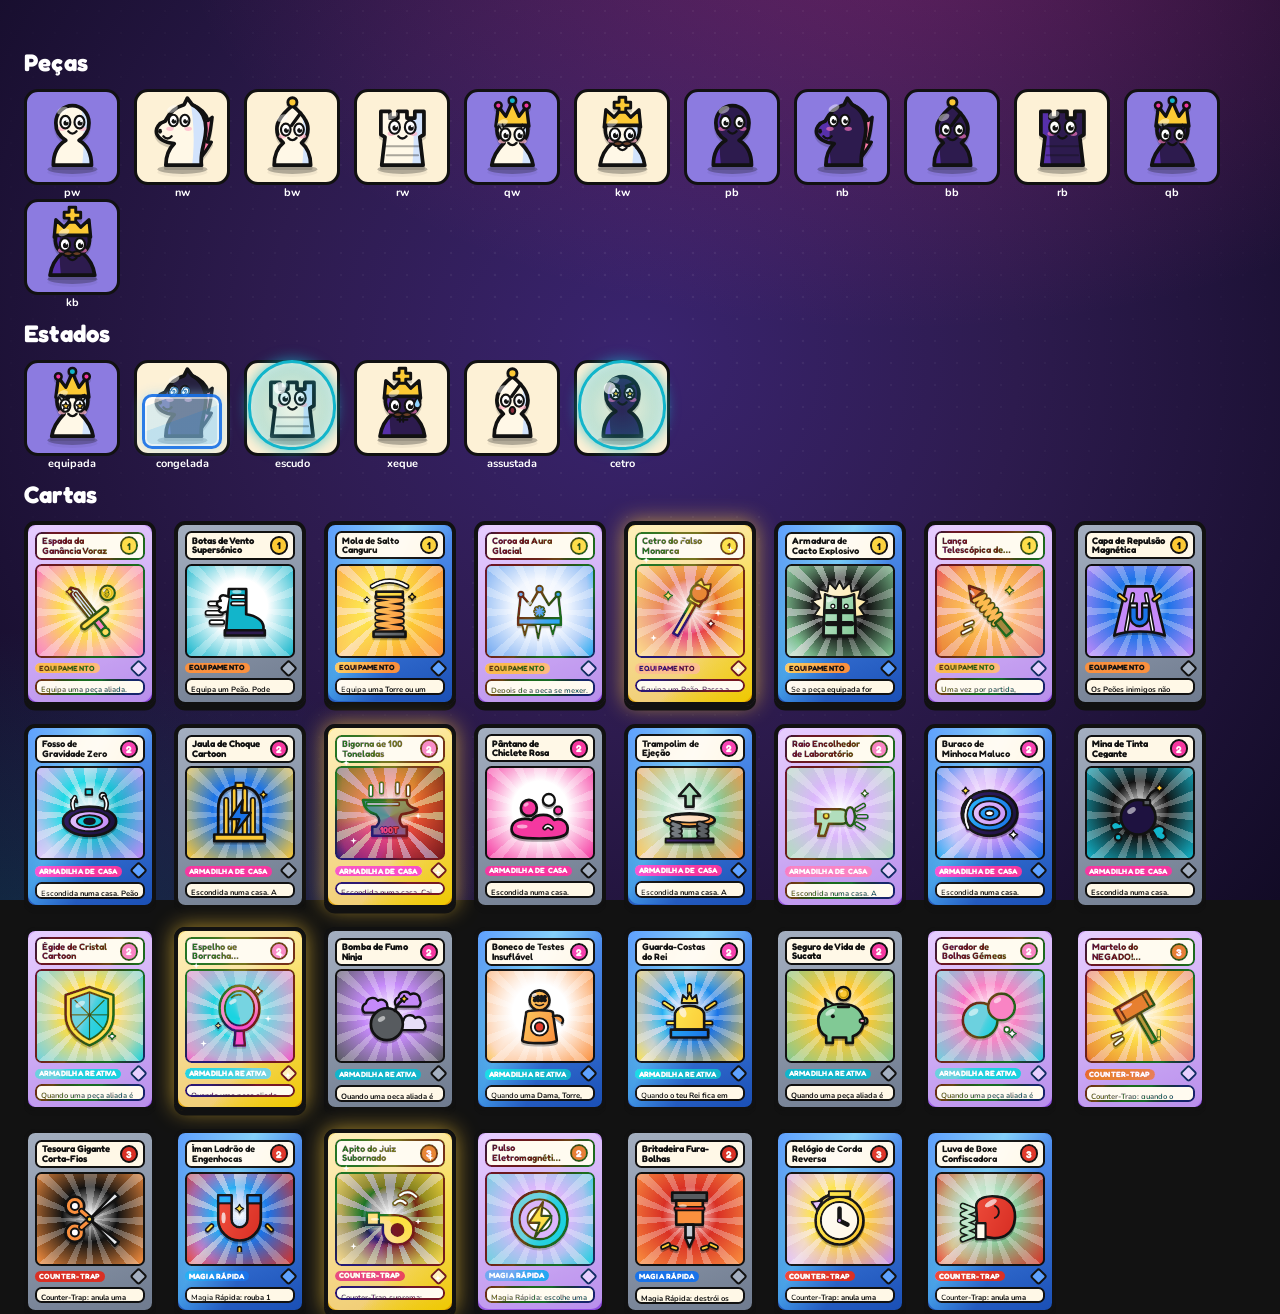
==== commit 9eaf4365: "Refaz o jogo como Chess-Gi-Oh!: xadrez a sério com cartas Yu-Gi-Oh - Motor de xadrez próprio com reg" ====
--- a/tools/gallery.html
+++ b/tools/gallery.html
@@ -3,48 +3,51 @@
 <head>
   <meta charset="utf-8">
   <meta name="viewport" content="width=device-width, initial-scale=1">
-  <title>Galeria de peças e cartas</title>
-  <link href="https://fonts.googleapis.com/css2?family=Rye&family=Alegreya:wght@400;700;800&family=Special+Elite&display=swap" rel="stylesheet">
-  <link rel="stylesheet" href="../styles/main.css">
+  <title>Galeria · Chess-Gi-Oh!</title>
+  <link href="https://fonts.googleapis.com/css2?family=Fredoka:wght@500;600;700&family=Nunito:wght@600;700;800&display=swap" rel="stylesheet">
+  <link rel="stylesheet" href="../styles/base.css">
+  <link rel="stylesheet" href="../styles/board.css">
   <link rel="stylesheet" href="../styles/cards.css">
   <style>
-    html, body { overflow: auto; background: #3b2a1e; }
-    .row { display: flex; gap: 10px; padding: 10px; flex-wrap: wrap; }
-    .tile { width: 150px; height: 190px; background: #F4E7C5; border: 3px solid #141210; border-radius: 8px; position: relative; }
-    .tile.dark { background: repeating-linear-gradient(45deg, #6E4B33 0 5px, #5d3f2b 5px 7px); }
-    .tile svg { position: absolute; left: 5%; bottom: 4%; width: 90%; }
-    .cards { display: flex; gap: 10px; padding: 10px; flex-wrap: wrap; }
+    body { padding: 24px; overflow: auto; }
+    h2 { font-family: Fredoka, sans-serif; color: #fff; margin: 24px 0 12px; }
+    .row { display: flex; flex-wrap: wrap; gap: 14px; }
+    .cell { width: 96px; height: 96px; position: relative; background: #FDF1D6; border: 3px solid #111; border-radius: 14px; }
+    .cell.dark { background: #8C7BE0; }
+    .cell .piece { position: absolute; inset: 0; width: 100%; height: 100%; left: 0; top: 0; }
+    .cell small { position: absolute; bottom: -18px; left: 0; right: 0; text-align: center; color: #fff; font: 700 11px Nunito, sans-serif; }
+    .cards { display: flex; flex-wrap: wrap; gap: 18px; }
   </style>
 </head>
 <body>
-  <div class="row" id="white"></div>
-  <div class="row" id="black"></div>
+  <h2>Peças</h2>
+  <div class="row" id="pieces"></div>
+  <h2>Estados</h2>
+  <div class="row" id="states"></div>
+  <h2>Cartas</h2>
   <div class="cards" id="cards"></div>
   <script src="../src/core/EventBus.js"></script>
-  <script src="../src/data/CardDatabase.js"></script>
-  <script src="../src/view/PieceFactory.js"></script>
-  <script src="../src/view/VFXPostProcessor.js"></script>
-  <script src="../src/ui/CardView.js"></script>
+  <script src="../src/game/Cards.js"></script>
+  <script src="../src/view/PieceArt.js"></script>
+  <script src="../src/view/CardArt.js"></script>
+  <script src="../src/ui/HoloCard.js"></script>
   <script>
-    const vfx = new YC.VFXPostProcessor(); vfx.mount(); vfx.setFilm(false);
-    const anim = new YC.PieceFactory.IdleAnimator();
-    vfx.onTick(() => anim.tick());
-    for (const team of ['WHITE', 'BLACK']) {
-      ['PAWN', 'KNIGHT', 'BISHOP', 'ROOK', 'QUEEN', 'KING'].forEach((type, i) => {
-        const t = document.createElement('div');
-        t.className = 'tile' + ((i + (team === 'BLACK' ? 1 : 0)) % 2 ? ' dark' : '');
-        const rig = YC.PieceFactory.createPieceSVG(type, team);
-        t.appendChild(rig.svg); anim.add(rig);
-        document.getElementById(team.toLowerCase()).appendChild(t);
-      });
+    document.body.insertAdjacentHTML('afterbegin', YC.PieceArt.defs());
+    const mk = (type, color, cls = '', label = '') => {
+      const c = document.createElement('div');
+      c.className = 'cell' + (Math.random() < 0.5 ? ' dark' : '');
+      c.innerHTML = `<div class="piece ${color} ${cls}"><div class="hop"><div class="squash">${YC.PieceArt.svg(type, color)}</div></div>`
+        + `<div class="shield-dome"></div><div class="ice-block"></div></div><small>${label}</small>`;
+      return c;
+    };
+    for (const color of ['w', 'b']) for (const t of 'pnbrqk') document.getElementById('pieces').appendChild(mk(t, color, '', t + color));
+    const st = document.getElementById('states');
+    [['q', 'w', 'equipped', 'equipada'], ['n', 'b', 'frozen', 'congelada'], ['r', 'w', 'shielded', 'escudo'], ['k', 'b', 'checked', 'xeque'], ['b', 'w', 'scared', 'assustada'], ['p', 'b', 'equipped shielded', 'cetro']]
+      .forEach(([t, c, cls, l]) => st.appendChild(mk(t, c, cls, l)));
+    if (YC.HoloCard) {
+      const box = document.getElementById('cards');
+      for (const c of YC.Cards.LIST) box.appendChild(YC.HoloCard.create(c.id, { size: 'md' }));
     }
-    const seen = new Set();
-    for (const c of YC.CardDatabase.buildDeck()) {
-      if (seen.has(c.defId) || (c.basic && seen.size > 30)) continue;
-      seen.add(c.defId);
-      document.getElementById('cards').appendChild(YC.CardView.create(c));
-    }
-    document.getElementById('cards').appendChild(YC.CardView.createBack());
   </script>
 </body>
 </html>
--- a/styles/base.css
+++ b/styles/base.css
@@ -0,0 +1,162 @@
+/* base.css — paleta cartoon moderna, tipografia (Fredoka + Nunito), botões "juicy", barra de topo e utilitários. */
+:root {
+  --ink: #111111;
+  --cream: #FFF8E7;
+  --night: #120B26;
+  --night-2: #1E1240;
+  --plum: #2D1B4E;
+  --violet: #7B42F6;
+  --lilac: #C58AF9;
+  --pink: #F538A0;
+  --gold: #FCC934;
+  --teal: #12B5CB;
+  --blue: #1A73E8;
+  --orange: #FA903E;
+  --green: #81C995;
+  --red: #D93025;
+  --grey: #8E9BAE;
+  --sq-light: #FDF1D6;
+  --sq-dark: #8C7BE0;
+  --radius: 18px;
+  --pop: 0 5px 0 var(--ink);
+  --pop-sm: 0 3px 0 var(--ink);
+  --font-head: 'Fredoka', 'Nunito', system-ui, sans-serif;
+  --font-body: 'Nunito', system-ui, sans-serif;
+  color-scheme: dark;
+}
+
+* { box-sizing: border-box; }
+html, body { margin: 0; height: 100%; }
+body {
+  font-family: var(--font-body);
+  font-weight: 700;
+  color: var(--cream);
+  background:
+    radial-gradient(1200px 700px at 70% -10%, rgba(245, 56, 160, .28), transparent 60%),
+    radial-gradient(900px 600px at 0% 110%, rgba(18, 181, 203, .22), transparent 60%),
+    radial-gradient(circle at 50% 40%, #3A2470 0%, var(--plum) 45%, var(--night) 100%);
+  background-attachment: fixed;
+  overflow-x: hidden;
+}
+body::before {
+  content: '';
+  position: fixed; inset: 0; pointer-events: none; z-index: 0;
+  background-image: radial-gradient(rgba(255, 255, 255, .07) 1.4px, transparent 1.6px);
+  background-size: 22px 22px;
+  mask-image: radial-gradient(circle at 50% 30%, #000 0%, transparent 85%);
+}
+button { font: inherit; color: inherit; }
+h1, h2, h3, .head { font-family: var(--font-head); font-weight: 700; letter-spacing: .01em; margin: 0; }
+[hidden] { display: none !important; }
+
+/* ── Botões ── */
+.btn {
+  --bg: var(--gold); --fg: var(--ink);
+  display: inline-flex; align-items: center; justify-content: center; gap: .45em;
+  padding: .62em 1.15em; border: 3px solid var(--ink); border-radius: 14px;
+  background: var(--bg); color: var(--fg);
+  font-family: var(--font-head); font-weight: 700; font-size: 1rem; line-height: 1.1;
+  box-shadow: var(--pop); cursor: pointer; user-select: none;
+  transition: transform .12s cubic-bezier(.3, 1.6, .5, 1), box-shadow .12s, filter .12s;
+  position: relative;
+}
+.btn::after { content: ''; position: absolute; left: 10%; right: 10%; top: 4px; height: 30%; border-radius: 99px; background: rgba(255, 255, 255, .35); pointer-events: none; }
+.btn:hover { transform: translateY(-2px); filter: brightness(1.06); }
+.btn:active { transform: translateY(3px); box-shadow: 0 2px 0 var(--ink); }
+.btn:disabled { filter: grayscale(.8) brightness(.8); cursor: not-allowed; transform: none; }
+.btn.pink { --bg: var(--pink); --fg: #fff; }
+.btn.teal { --bg: var(--teal); --fg: #fff; }
+.btn.violet { --bg: var(--violet); --fg: #fff; }
+.btn.blue { --bg: var(--blue); --fg: #fff; }
+.btn.green { --bg: var(--green); }
+.btn.red { --bg: var(--red); --fg: #fff; }
+.btn.ghost { --bg: rgba(255, 255, 255, .1); --fg: var(--cream); border-color: rgba(255, 255, 255, .5); box-shadow: none; }
+.btn.ghost::after { display: none; }
+.btn.big { font-size: 1.25rem; padding: .8em 1.5em; border-radius: 18px; }
+.btn.small { font-size: .85rem; padding: .42em .8em; border-radius: 11px; box-shadow: var(--pop-sm); }
+
+.chip {
+  display: inline-flex; align-items: center; gap: .35em; padding: .35em .75em; border-radius: 99px;
+  border: 2.5px solid var(--ink); background: var(--cream); color: var(--ink);
+  font-family: var(--font-head); font-weight: 600; font-size: .9rem; box-shadow: var(--pop-sm); cursor: pointer;
+}
+.chip.on { background: var(--gold); }
+.chip.dark { background: rgba(255, 255, 255, .1); color: var(--cream); border-color: rgba(255, 255, 255, .45); box-shadow: none; }
+
+.panel {
+  background: linear-gradient(180deg, rgba(255, 255, 255, .1), rgba(255, 255, 255, .04));
+  border: 3px solid var(--ink); border-radius: var(--radius);
+  box-shadow: var(--pop), inset 0 1px 0 rgba(255, 255, 255, .15);
+  backdrop-filter: blur(6px);
+}
+.panel.cream { background: var(--cream); color: var(--ink); }
+
+/* ── Barra de topo ── */
+#topnav {
+  position: sticky; top: 0; z-index: 40;
+  display: flex; align-items: center; gap: 14px; padding: 10px 18px;
+  background: linear-gradient(180deg, rgba(18, 11, 38, .95), rgba(18, 11, 38, .75));
+  border-bottom: 3px solid var(--ink);
+}
+.logo { font-family: var(--font-head); font-weight: 700; font-size: 1.55rem; line-height: 1; white-space: nowrap; cursor: pointer;
+  color: var(--gold); -webkit-text-stroke: 1.5px var(--ink); paint-order: stroke fill;
+  text-shadow: 0 3px 0 var(--ink), 0 0 18px rgba(252, 201, 52, .35); }
+.logo span { color: var(--pink); }
+.logo small { display: block; font-size: .5em; color: var(--teal); letter-spacing: .25em; -webkit-text-stroke: 1px var(--ink); }
+.tabs { display: flex; gap: 6px; margin-left: 10px; }
+.tab { padding: .45em 1em; border-radius: 12px; border: 3px solid transparent; background: transparent; cursor: pointer;
+  font-family: var(--font-head); font-weight: 600; font-size: 1rem; color: rgba(255, 248, 231, .75); }
+.tab:hover { color: #fff; background: rgba(255, 255, 255, .08); }
+.tab.active { background: var(--cream); color: var(--ink); border-color: var(--ink); box-shadow: var(--pop-sm); }
+.wallet { margin-left: auto; display: flex; gap: 8px; align-items: center; }
+.coin-pill { display: inline-flex; align-items: center; gap: 6px; padding: 4px 12px 4px 6px; border-radius: 99px; border: 2.5px solid var(--ink);
+  background: rgba(0, 0, 0, .35); font-family: var(--font-head); font-weight: 700; font-size: 1rem; }
+.coin-pill i { width: 22px; height: 22px; border-radius: 50%; border: 2.5px solid var(--ink); display: inline-block; }
+.coin-pill.gold i { background: radial-gradient(circle at 35% 35%, #fff6c8, var(--gold) 55%, #D9A200); }
+.coin-pill.dust i { background: radial-gradient(circle at 35% 35%, #fff, var(--lilac) 50%, var(--violet)); }
+.account { display: flex; align-items: center; gap: 8px; font-size: .9rem; }
+.avatar { width: 34px; height: 34px; border-radius: 50%; border: 3px solid var(--ink); background: var(--teal); display: grid; place-items: center;
+  font-family: var(--font-head); color: #fff; font-size: 1rem; box-shadow: var(--pop-sm); overflow: hidden; }
+.avatar img { width: 100%; height: 100%; object-fit: cover; }
+
+main#screens { position: relative; z-index: 1; }
+.screen { display: none; padding: 22px; max-width: 1280px; margin: 0 auto; }
+.screen.active { display: block; animation: screen-in .35s cubic-bezier(.2, 1.4, .4, 1); }
+@keyframes screen-in { from { opacity: 0; transform: translateY(14px) scale(.985); } }
+
+/* ── Toasts e modais ── */
+#toasts { position: fixed; left: 50%; bottom: 22px; transform: translateX(-50%); z-index: 90; display: flex; flex-direction: column; gap: 8px; align-items: center; pointer-events: none; }
+.toast { background: var(--cream); color: var(--ink); border: 3px solid var(--ink); border-radius: 14px; padding: .6em 1em; box-shadow: var(--pop);
+  font-family: var(--font-head); font-weight: 600; animation: toast-in .35s cubic-bezier(.2, 1.6, .4, 1); max-width: min(92vw, 520px); text-align: center; }
+.toast.bad { background: #FFD9D4; }
+@keyframes toast-in { from { opacity: 0; transform: translateY(16px) scale(.9); } }
+
+.modal-back { position: fixed; inset: 0; z-index: 80; background: rgba(10, 6, 24, .72); display: grid; place-items: center; padding: 16px; animation: fade-in .2s; }
+.modal { background: var(--cream); color: var(--ink); border: 3px solid var(--ink); border-radius: 22px; box-shadow: 0 8px 0 var(--ink); padding: 22px; max-width: min(560px, 94vw);
+  max-height: 88vh; overflow: auto; animation: pop-in .35s cubic-bezier(.2, 1.5, .4, 1); }
+.modal h2 { font-size: 1.6rem; margin-bottom: 10px; }
+.modal p { font-weight: 600; line-height: 1.45; }
+.modal .row { display: flex; gap: 10px; flex-wrap: wrap; justify-content: flex-end; margin-top: 16px; }
+@keyframes fade-in { from { opacity: 0; } }
+@keyframes pop-in { from { opacity: 0; transform: scale(.85) translateY(20px); } }
+
+.muted { opacity: .7; }
+.sr { position: absolute; width: 1px; height: 1px; overflow: hidden; clip: rect(0 0 0 0); }
+
+@media (max-width: 860px) {
+  #topnav { flex-wrap: wrap; padding: 8px 12px; gap: 8px; }
+  .logo { font-size: 1.2rem; }
+  .tabs { order: 3; width: 100%; margin: 0; overflow-x: auto; }
+  .tab { font-size: .9rem; padding: .4em .7em; }
+  .screen { padding: 14px 12px; }
+}
+@media (prefers-reduced-motion: reduce) {
+  *, *::before, *::after { animation-duration: .01ms !important; transition-duration: .01ms !important; }
+}
+@media (max-width: 520px) {
+  .logo small { display: none; }
+  .coin-pill { font-size: .85rem; padding: 2px 8px 2px 4px; }
+  .coin-pill i { width: 16px; height: 16px; }
+  .acc-txt small { display: none; }
+  #btn-mute { padding: .25em .55em; }
+}
--- a/styles/board.css
+++ b/styles/board.css
@@ -0,0 +1,113 @@
+/* board.css — tabuleiro cartoon, peças (estados: equipada, congelada, escudo, xeque) e marcações de jogada. */
+.board-wrap { position: relative; width: var(--board, min(72vh, 620px)); aspect-ratio: 1; padding: 16px; border-radius: 26px;
+  background: linear-gradient(145deg, #FFE7A8, #F7B955 55%, #E08E2B); border: 4px solid var(--ink);
+  box-shadow: 0 9px 0 var(--ink), 0 22px 50px rgba(0, 0, 0, .45), inset 0 3px 0 rgba(255, 255, 255, .6); }
+.board-wrap::before { content: ''; position: absolute; inset: 7px; border-radius: 20px; border: 2.5px dashed rgba(17, 17, 17, .25); pointer-events: none; }
+.board { position: relative; width: 100%; height: 100%; border: 3.5px solid var(--ink); border-radius: 12px; overflow: visible;
+  display: grid; grid-template-columns: repeat(8, 1fr); grid-template-rows: repeat(8, 1fr); background: var(--ink); }
+.sq { position: relative; background: var(--sq-light); }
+.sq.dark { background: var(--sq-dark); }
+.sq.dark::after { content: ''; position: absolute; inset: 0; background: linear-gradient(135deg, rgba(255, 255, 255, .14), transparent 55%); pointer-events: none; }
+.sq:nth-child(1) { border-top-left-radius: 9px; } .sq:nth-child(8) { border-top-right-radius: 9px; }
+.sq:nth-child(57) { border-bottom-left-radius: 9px; } .sq:nth-child(64) { border-bottom-right-radius: 9px; }
+.coord { position: absolute; font-family: var(--font-head); font-weight: 700; font-size: clamp(9px, 1.4vmin, 13px); color: rgba(17, 17, 17, .45); pointer-events: none; }
+.coord.file { right: 4px; bottom: 1px; } .coord.rank { left: 4px; top: 2px; }
+.sq.dark .coord { color: rgba(255, 255, 255, .7); }
+
+/* marcações */
+.sq.last { box-shadow: inset 0 0 0 999px rgba(252, 201, 52, .32); }
+.sq.sel { box-shadow: inset 0 0 0 999px rgba(18, 181, 203, .38); }
+.sq .dot { position: absolute; left: 50%; top: 50%; width: 28%; height: 28%; transform: translate(-50%, -50%); border-radius: 50%;
+  background: rgba(17, 17, 17, .28); pointer-events: none; animation: dot-in .25s cubic-bezier(.2, 1.8, .4, 1); }
+.sq .ring { position: absolute; inset: 7%; border-radius: 50%; border: 5px solid rgba(217, 48, 37, .75); pointer-events: none; animation: dot-in .25s cubic-bezier(.2, 1.8, .4, 1); }
+.sq .ring.lance { border-style: dashed; border-color: rgba(250, 144, 62, .9); }
+.sq.target { cursor: pointer; }
+.sq.target:hover { box-shadow: inset 0 0 0 999px rgba(255, 255, 255, .25); }
+.sq.equip-ok::before { content: ''; position: absolute; inset: 6%; border-radius: 50%; background: radial-gradient(circle, rgba(252, 201, 52, .55), transparent 70%);
+  animation: pulse-glow 1.1s ease-in-out infinite; pointer-events: none; }
+.sq.trap-ok::before { content: ''; position: absolute; inset: 14%; border-radius: 10px; border: 3px dashed rgba(245, 56, 160, .85); animation: spin-slow 6s linear infinite; pointer-events: none; }
+.sq.check { animation: check-pulse .9s ease-in-out infinite; }
+@keyframes dot-in { from { transform: translate(-50%, -50%) scale(0); } }
+@keyframes pulse-glow { 50% { transform: scale(1.12); opacity: .6; } }
+@keyframes spin-slow { to { transform: rotate(360deg); } }
+@keyframes check-pulse { 0%, 100% { box-shadow: inset 0 0 0 999px rgba(217, 48, 37, .25); } 50% { box-shadow: inset 0 0 0 999px rgba(217, 48, 37, .6); } }
+
+/* armadilhas próprias (só o dono vê) e inimigas reveladas */
+.trap-mark { position: absolute; inset: 12%; border-radius: 12px; border: 3px dashed var(--c, var(--pink)); pointer-events: none;
+  display: grid; place-items: center; background: rgba(255, 255, 255, .18); animation: trap-breathe 2.2s ease-in-out infinite; }
+.trap-mark svg { width: 62%; height: 62%; opacity: .9; filter: drop-shadow(0 2px 0 rgba(0, 0, 0, .3)); }
+.trap-mark.enemy { border-style: solid; border-color: var(--red); background: rgba(217, 48, 37, .18); }
+.trap-mark.enemy::after { content: '!'; position: absolute; top: -10px; right: -8px; width: 20px; height: 20px; border-radius: 50%; background: var(--red);
+  border: 2.5px solid var(--ink); color: #fff; font: 700 13px/16px var(--font-head); text-align: center; }
+@keyframes trap-breathe { 50% { transform: scale(.92); opacity: .75; } }
+
+/* ── peças ── */
+.pieces { position: absolute; inset: 0; pointer-events: none; }
+.piece { position: absolute; width: 12.5%; height: 12.5%; pointer-events: none; z-index: 2; }
+.piece .hop { position: absolute; inset: 0; }
+.piece .squash { position: absolute; inset: 2% 4% 6%; transform-origin: 50% 95%; }
+.piece-svg { width: 100%; height: 100%; display: block; overflow: visible; filter: drop-shadow(0 3px 0 rgba(17, 17, 17, .18)); }
+.piece.selected .squash { transform: translateY(-9%) scale(1.06); transition: transform .18s cubic-bezier(.2, 1.8, .4, 1); }
+.piece.lifted { z-index: 6; }
+
+/* expressões */
+.piece-svg .eyes-wrap { transform-box: fill-box; transform-origin: 50% 50%; animation: blink 3.6s infinite; animation-delay: var(--blink, 0s); }
+@keyframes blink { 0%, 93%, 100% { transform: scaleY(1); } 95.5% { transform: scaleY(.08); } }
+.piece-svg .eyes-star, .piece-svg .eyes-spiral, .piece-svg .brows, .piece-svg .mouth-o, .piece-svg .mouth-grit, .piece-svg .sweat { display: none; }
+.piece.equipped .eyes-normal .pupil { display: none; }
+.piece.equipped .eyes-star, .piece.equipped .brows { display: inline; }
+.piece.frozen .eyes-normal, .piece.frozen .eyes-star, .piece.frozen .brows { display: none; }
+.piece.frozen .eyes-spiral { display: inline; }
+.piece.checked .sweat, .piece.checked .mouth-grit { display: inline; }
+.piece.checked .mouth-smile { display: none; }
+.piece.checked .piece-svg { animation: tremble .16s linear infinite; }
+.piece.scared .mouth-smile, .piece.scared .mouth-grit { display: none; }
+.piece.scared .mouth-o { display: inline; }
+.piece.scared .piece-svg { animation: tremble .12s linear infinite; }
+@keyframes tremble { 25% { transform: translate(-1.5%, .5%) rotate(-1.5deg); } 75% { transform: translate(1.5%, -.5%) rotate(1.5deg); } }
+
+/* aura de equipamento */
+.piece .aura { position: absolute; inset: -4%; border-radius: 50%; opacity: 0; pointer-events: none;
+  background: radial-gradient(circle, var(--aura, rgba(252, 201, 52, .7)) 0%, transparent 65%); }
+.piece.equipped .aura { opacity: .75; animation: aura 1.6s ease-in-out infinite; }
+@keyframes aura { 50% { transform: scale(1.12); opacity: .45; } }
+.piece .medals { position: absolute; right: -2%; bottom: 2%; display: flex; flex-direction: column-reverse; gap: 2px; z-index: 3; }
+.medal { width: clamp(14px, 2.3vmin, 22px); height: clamp(14px, 2.3vmin, 22px); border-radius: 50%; border: 2.5px solid var(--ink);
+  background: radial-gradient(circle at 35% 30%, #fff 0%, var(--c1) 45%, var(--c2) 100%); display: grid; place-items: center; overflow: hidden; box-shadow: 0 2px 0 var(--ink); }
+.medal svg { width: 115%; height: 115%; }
+
+/* escudo (bolha) */
+.piece .shield-dome { position: absolute; inset: -3% 1% 3%; border-radius: 50% 50% 46% 46%; border: 3px solid var(--teal); opacity: 0; transform: scale(.4);
+  background: radial-gradient(circle at 35% 30%, rgba(255, 255, 255, .7) 0 7%, transparent 8%), radial-gradient(circle at 50% 55%, rgba(18, 181, 203, .08), rgba(18, 181, 203, .32) 70%);
+  box-shadow: 0 0 14px rgba(18, 181, 203, .7), inset 0 0 12px rgba(255, 255, 255, .5); transition: opacity .3s, transform .45s cubic-bezier(.2, 1.8, .4, 1); pointer-events: none; z-index: 4; }
+.piece.shielded .shield-dome { opacity: 1; transform: scale(1); animation: dome-wobble 2.4s ease-in-out infinite; }
+@keyframes dome-wobble { 50% { transform: scale(1.04, .97); } }
+
+/* gelo */
+.piece .ice-block { position: absolute; left: 6%; right: 6%; bottom: 4%; height: 0; border-radius: 10px; opacity: 0; pointer-events: none; z-index: 3;
+  background: linear-gradient(160deg, rgba(255, 255, 255, .75) 0 12%, rgba(189, 231, 255, .55) 13% 45%, rgba(143, 211, 255, .6) 46%);
+  border: 3px solid #1A73E8; box-shadow: inset 0 0 0 2px rgba(255, 255, 255, .6), 0 0 12px rgba(143, 211, 255, .6); transition: height .45s cubic-bezier(.2, 1.4, .4, 1), opacity .3s; }
+.piece.frozen .ice-block { height: 62%; opacity: .92; }
+.piece.frozen .piece-svg { filter: saturate(.55) hue-rotate(-10deg) brightness(1.05) drop-shadow(0 3px 0 rgba(17, 17, 17, .18)); }
+.piece .freeze-badge { position: absolute; left: -4%; top: -2%; z-index: 5; min-width: 20px; height: 20px; padding: 0 4px; border-radius: 99px; background: #8FD3FF; border: 2.5px solid var(--ink);
+  font: 700 11px/15px var(--font-head); color: var(--ink); text-align: center; display: none; }
+.piece.frozen .freeze-badge { display: block; }
+.piece.morphed .squash::after { content: attr(data-real); position: absolute; left: -6%; top: -8%; width: 22px; height: 22px; border-radius: 50%; background: var(--green);
+  border: 2.5px solid var(--ink); font: 700 12px/17px var(--font-head); color: var(--ink); text-align: center; }
+
+/* camada de efeitos */
+.fx-layer { position: absolute; inset: 0; pointer-events: none; z-index: 20; overflow: visible; }
+.fx-abs { position: absolute; pointer-events: none; }
+.burst { position: absolute; width: 26%; aspect-ratio: 1; transform: translate(-50%, -50%); display: grid; place-items: center; z-index: 25; }
+.burst svg { position: absolute; inset: 0; width: 100%; height: 100%; overflow: visible; }
+.burst b { position: relative; font-family: var(--font-head); font-weight: 700; font-size: clamp(16px, 3.2vmin, 30px); color: #fff; -webkit-text-stroke: 2px var(--ink);
+  paint-order: stroke fill; text-shadow: 0 3px 0 var(--ink); transform: rotate(-8deg); white-space: nowrap; }
+.pop-text { position: absolute; transform: translate(-50%, -50%); font-family: var(--font-head); font-weight: 700; font-size: clamp(14px, 2.6vmin, 24px); color: var(--gold);
+  -webkit-text-stroke: 2px var(--ink); paint-order: stroke fill; text-shadow: 0 3px 0 var(--ink); white-space: nowrap; z-index: 26; }
+.particle { position: absolute; width: 10px; height: 10px; border-radius: 50%; border: 2px solid var(--ink); z-index: 24; }
+.shard { position: absolute; width: 16px; height: 22px; background: linear-gradient(135deg, #E9FBFF, #8FE3F0); border: 2px solid var(--ink); clip-path: polygon(50% 0, 100% 60%, 30% 100%, 0 40%); z-index: 26; }
+.ring-fx { position: absolute; border-radius: 50%; border: 4px solid var(--c, var(--gold)); transform: translate(-50%, -50%); z-index: 22; }
+.stamp { position: absolute; left: 50%; top: 50%; z-index: 60; padding: .1em .45em; border: 6px solid var(--red); border-radius: 14px; color: var(--red);
+  font-family: var(--font-head); font-weight: 700; font-size: clamp(34px, 8vmin, 84px); background: rgba(255, 248, 231, .92); box-shadow: 0 6px 0 var(--ink);
+  letter-spacing: .04em; white-space: nowrap; }
+.bolt-fx { position: fixed; inset: 0; z-index: 59; pointer-events: none; }
--- a/styles/cards.css
+++ b/styles/cards.css
@@ -1,73 +1,77 @@
-/* cards.css — cartas-cartaz de 1930: raios de sol, oval central, faixa de cor Uno e moldura por tipo. */
-.c-R { --cc: #C83E3B; --cc-light: #f3c9b8; }
-.c-B { --cc: #2F5D8A; --cc-light: #c6d7ea; }
-.c-G { --cc: #3E7D4A; --cc-light: #cfe3c4; }
-.c-Y { --cc: #C88A1E; --cc-light: #f6e1a6; }
-.c-W { --cc: #141210; --cc-light: #e9dcc0; }
+/* cards.css — cartas holográficas 3D com moldura por raridade. Tamanho por --cw. */
+.hcard { --cw: 132px; --rx: 0deg; --ry: 0deg; --mx: 50%; --my: 50%; --hue: 0deg; --frame: var(--grey); --frame2: #6B778A;
+  width: var(--cw); height: calc(var(--cw) * 1.4); perspective: 1000px; position: relative; flex: none; user-select: none; }
+.hcard.size-xs { --cw: 64px; } .hcard.size-sm { --cw: 96px; } .hcard.size-md { --cw: 132px; } .hcard.size-lg { --cw: 190px; } .hcard.size-xl { --cw: min(280px, 70vw); }
+.hc-tilt { position: absolute; inset: 0; transform-style: preserve-3d; transform: rotateX(var(--rx)) rotateY(var(--ry)); transition: transform .35s cubic-bezier(.2, 1.2, .4, 1); border-radius: calc(var(--cw) * .085); }
+.hcard.tilting .hc-tilt { transition: transform .06s linear; }
+.hcard.face-down .hc-tilt { transform: rotateY(180deg); }
+.hc-face, .hc-back { position: absolute; inset: 0; border-radius: calc(var(--cw) * .085); border: calc(var(--cw) * .022 + 1.5px) solid var(--ink); backface-visibility: hidden; -webkit-backface-visibility: hidden; overflow: hidden;
+  box-shadow: 0 calc(var(--cw) * .035) 0 var(--ink); }
+.hc-face { display: flex; flex-direction: column; gap: calc(var(--cw) * .03); padding: calc(var(--cw) * .05);
+  background: linear-gradient(160deg, var(--frame) 0%, var(--frame2) 100%); color: var(--ink); }
+.hc-back { transform: rotateY(180deg); background: radial-gradient(circle at 50% 40%, var(--pink), var(--violet) 55%, var(--plum)); display: grid; place-items: center; }
+.hc-back.solo { transform: none; }
+.hc-back::before { content: ''; position: absolute; inset: 0; background: repeating-conic-gradient(from 0deg, rgba(255, 255, 255, .12) 0 10deg, transparent 10deg 20deg); }
+.hc-back-inner { position: relative; width: 74%; aspect-ratio: 1; border-radius: 50%; background: var(--gold); border: calc(var(--cw) * .02 + 1px) solid var(--ink); display: grid; place-items: center;
+  box-shadow: inset 0 -6px 0 rgba(0, 0, 0, .15); }
+.hc-back-logo { font-family: var(--font-head); font-weight: 700; text-align: center; line-height: .95; font-size: calc(var(--cw) * .13); color: var(--pink); -webkit-text-stroke: 1px var(--ink); }
 
-.card { --w: 118px; --h: 170px; width: var(--w); height: var(--h); border-radius: 10px; border: 3px solid var(--ink); background: var(--face, var(--cream)); box-shadow: 3px 3px 0 var(--ink); color: var(--ink); position: relative; user-select: none; overflow: hidden; font-family: var(--font-body); flex: none; }
-.card.t-normal-spell:not(.basic) { --face: #e4efd9; }
-.card.t-quick-spell { --face: #d7ecec; }
-.card.t-spatial-trap { --face: #f1dbe6; }
-.card.t-counter-trap { --face: #ead0e4; border-style: double; border-width: 5px; }
-.card-face { position: absolute; inset: 0; display: flex; flex-direction: column; }
-.card-top { display: flex; align-items: center; gap: 4px; padding: 2px 5px; background: var(--cc); color: var(--cream); border-bottom: 2.5px solid var(--ink); font-family: var(--font-type); font-size: 10px; min-height: 19px; }
-.c-W .card-top { background: linear-gradient(90deg, #C83E3B 0 25%, #2F5D8A 25% 50%, #3E7D4A 50% 75%, #C88A1E 75%); }
-.card-corner { font-family: var(--font-display); font-size: 15px; line-height: 1; text-shadow: 1px 1px 0 var(--ink); }
-.card-kind { flex: 1; text-align: center; letter-spacing: 0.5px; text-shadow: 1px 1px 0 var(--ink); }
-.card-ss { background: var(--ink); color: var(--cream); border-radius: 4px; padding: 0 3px; }
-.card-art { position: relative; height: 54px; flex: none; display: grid; place-items: center; overflow: hidden; border-bottom: 2px solid var(--ink); background: var(--cc-light); }
-.card-rays { position: absolute; inset: -60%; background: repeating-conic-gradient(from 0deg, var(--cc) 0 9deg, var(--cc-light) 9deg 18deg); opacity: 0.5; }
-.c-W .card-rays { background: conic-gradient(#C83E3B 0 90deg, #2F5D8A 90deg 180deg, #3E7D4A 180deg 270deg, #E5A93C 270deg); opacity: 0.85; }
-#hand .card:hover .card-rays, .showcase .card-rays { animation: spin 12s linear infinite; }
-.card-oval { position: relative; width: 66px; height: 42px; border-radius: 50%; background: var(--cream); border: 3px solid var(--ink); display: grid; place-items: center; transform: rotate(-8deg); box-shadow: 2px 2px 0 var(--ink); }
-.card-big { font-family: var(--font-display); font-size: 25px; color: var(--cc); -webkit-text-stroke: 1.1px var(--ink); line-height: 1; }
-.c-W .card-big { color: var(--gold); }
-.card-name { font-family: var(--font-display); font-size: 11.5px; line-height: 1.05; padding: 3px 5px 1px; text-align: center; }
-.card-desc { flex: 1; padding: 0 5px 4px; font-size: 9.5px; line-height: 1.15; overflow: hidden; }
-.card-desc p { margin: 1px 0; }
-.card-desc .main { font-weight: 700; }
-.card-desc .rule { color: #5b4a3a; font-size: 9px; }
-.card-desc .trig { font-style: italic; color: #6b2a5e; font-size: 9px; }
-.card-cost { font-size: 9px; font-weight: 800; color: #7a1f1c; }
-.card.basic .card-desc { font-size: 10px; }
+.hc-head { display: flex; align-items: center; gap: 4px; background: var(--cream); border: calc(var(--cw) * .012 + 1px) solid var(--ink); border-radius: calc(var(--cw) * .05); padding: calc(var(--cw) * .018) calc(var(--cw) * .04); }
+.hc-name { flex: 1; font-family: var(--font-head); font-weight: 700; font-size: calc(var(--cw) * .072); line-height: 1.02; overflow: hidden; display: -webkit-box; -webkit-line-clamp: 2; -webkit-box-orient: vertical; }
+.hc-ss { flex: none; width: calc(var(--cw) * .14); height: calc(var(--cw) * .14); border-radius: 50%; display: grid; place-items: center; background: var(--gold); border: calc(var(--cw) * .012 + 1px) solid var(--ink);
+  font-family: var(--font-head); font-weight: 700; font-size: calc(var(--cw) * .075); }
+.k-COUNTER .hc-ss, .k-QUICK .hc-ss { background: var(--red); color: #fff; }
+.k-GRID .hc-ss, .k-REACTIVE .hc-ss { background: var(--pink); color: #fff; }
+.hc-art { position: relative; flex: 0 0 auto; aspect-ratio: 1.18; border: calc(var(--cw) * .012 + 1px) solid var(--ink); border-radius: calc(var(--cw) * .05); overflow: hidden;
+  background: radial-gradient(circle at 50% 45%, #fff 0%, var(--c2) 38%, var(--c1) 100%); display: grid; place-items: center; }
+.hc-rays { position: absolute; inset: -30%; background: repeating-conic-gradient(from 0deg, rgba(255, 255, 255, .28) 0 9deg, transparent 9deg 22deg); animation: spin-slow 24s linear infinite; }
+.hc-art .card-icon { position: relative; width: 74%; height: 74%; filter: drop-shadow(0 calc(var(--cw) * .02) 0 rgba(17, 17, 17, .35)); }
+.hc-type { display: flex; align-items: center; justify-content: space-between; gap: 4px; }
+.hc-kind { font-family: var(--font-head); font-weight: 700; font-size: calc(var(--cw) * .058); text-transform: uppercase; letter-spacing: .03em; color: #fff;
+  background: var(--ink); padding: .1em .55em; border-radius: 99px; }
+.hc-kind.k-EQUIP { background: var(--orange); color: var(--ink); } .hc-kind.k-GRID { background: var(--pink); }
+.hc-kind.k-REACTIVE { background: var(--teal); } .hc-kind.k-COUNTER { background: var(--red); } .hc-kind.k-QUICK { background: var(--blue); }
+.hc-gem { width: calc(var(--cw) * .1); height: calc(var(--cw) * .1); transform: rotate(45deg); border: calc(var(--cw) * .01 + 1px) solid var(--ink); background: var(--frame); border-radius: 3px; }
+.hc-text { flex: 1; background: var(--cream); border: calc(var(--cw) * .012 + 1px) solid var(--ink); border-radius: calc(var(--cw) * .05); padding: calc(var(--cw) * .035);
+  font-family: var(--font-body); font-weight: 700; font-size: calc(var(--cw) * .058); line-height: 1.18; overflow: hidden; }
+.size-xs .hc-text, .size-xs .hc-type, .size-sm .hc-text { display: none; }
+.size-xs .hc-name { font-size: calc(var(--cw) * .1); -webkit-line-clamp: 2; }
+.size-sm .hc-art { flex: 1; aspect-ratio: auto; }
 
-/* Verso */
-.card.back .card-face { background: var(--crimson); overflow: hidden; }
-.back-rays { position: absolute; inset: -40%; background: repeating-conic-gradient(#C83E3B 0 12deg, #a52f2c 12deg 24deg); }
-.back-oval { position: absolute; inset: 24% 10%; border-radius: 50%; background: var(--cream); border: 3px solid var(--ink); display: flex; flex-direction: column; align-items: center; justify-content: center; font-family: var(--font-display); transform: rotate(-10deg); box-shadow: 3px 3px 0 var(--ink); line-height: 1; }
-.back-oval span { font-size: 15px; color: var(--ink); }
-.back-oval b { font-weight: normal; font-size: 22px; color: var(--crimson); -webkit-text-stroke: 1px var(--ink); }
-.mini-back { width: 22px; height: 31px; border-radius: 4px; border: 2px solid var(--ink); flex: none; background: repeating-conic-gradient(from 0deg at 50% 50%, #C83E3B 0 15deg, #a52f2c 15deg 30deg); box-shadow: 1px 1px 0 var(--ink); }
+.hc-holo, .hc-glare { position: absolute; inset: 0; pointer-events: none; border-radius: inherit; }
+.hc-glare { background: radial-gradient(circle at var(--mx) var(--my), rgba(255, 255, 255, .55) 0%, transparent 45%); mix-blend-mode: overlay; opacity: 0; transition: opacity .3s; }
+.hcard.tilting .hc-glare { opacity: 1; }
 
-/* Cartas pequenas */
-.card.small { --w: 84px; --h: 121px; }
-.card.small .card-art { height: 34px; }
-.card.small .card-oval { width: 44px; height: 28px; }
-.card.small .card-big { font-size: 17px; }
-.card.small .card-name { font-size: 9px; }
-.card.small .card-desc { font-size: 7.5px; }
-.card.small .back-oval span { font-size: 11px; } .card.small .back-oval b { font-size: 16px; }
+/* raridades */
+.r-COMMON { --frame: #A4AFC0; --frame2: #6F7B8F; }
+.r-RARE { --frame: #5FA2FF; --frame2: #1A4FB5; }
+.r-RARE .hc-holo { background: linear-gradient(115deg, transparent 30%, rgba(255, 255, 255, .55) 45%, transparent 55%); background-size: 250% 250%;
+  background-position: var(--mx) var(--my); mix-blend-mode: overlay; }
+.r-EPIC { --frame: #D9B0FF; --frame2: #8E4BE0; }
+.r-EPIC .hc-holo { background: repeating-linear-gradient(115deg, #ff7eb3 0%, #ffe066 8%, #7cf5c4 16%, #6fb8ff 24%, #c58af9 32%, #ff7eb3 40%);
+  background-size: 300% 300%; background-position: var(--mx) var(--my); mix-blend-mode: color-dodge; opacity: .38; filter: hue-rotate(var(--hue)); }
+.r-LEGENDARY { --frame: #FFE58A; --frame2: #E3A100; }
+.r-LEGENDARY .hc-face { box-shadow: 0 calc(var(--cw) * .035) 0 var(--ink), 0 0 calc(var(--cw) * .16) rgba(252, 201, 52, .65); }
+.r-LEGENDARY .hc-holo { background: conic-gradient(from var(--hue) at var(--mx) var(--my), #fff3b0, #ffb347, #ff7eb3, #c58af9, #7cf5c4, #fff3b0);
+  mix-blend-mode: color-dodge; opacity: .42; animation: legend-shimmer 4s linear infinite; }
+@keyframes legend-shimmer { 50% { opacity: .25; } }
+.hc-sparkles i { position: absolute; width: calc(var(--cw) * .05); height: calc(var(--cw) * .05); background: #fff; clip-path: polygon(50% 0, 62% 38%, 100% 50%, 62% 62%, 50% 100%, 38% 62%, 0 50%, 38% 38%);
+  animation: twinkle 1.8s ease-in-out infinite; }
+.hc-sparkles i:nth-child(1) { left: 12%; top: 18%; } .hc-sparkles i:nth-child(2) { left: 80%; top: 12%; animation-delay: .4s; }
+.hc-sparkles i:nth-child(3) { left: 70%; top: 48%; animation-delay: .9s; } .hc-sparkles i:nth-child(4) { left: 18%; top: 62%; animation-delay: 1.2s; }
+.hc-sparkles i:nth-child(5) { left: 86%; top: 80%; animation-delay: .2s; } .hc-sparkles i:nth-child(6) { left: 40%; top: 6%; animation-delay: 1.5s; }
+@keyframes twinkle { 0%, 100% { transform: scale(0) rotate(0); opacity: 0; } 50% { transform: scale(1.4) rotate(90deg); opacity: 1; } }
 
-/* Zonas de Suporte */
-.support-zone { display: flex; gap: 6px; }
-.slot { width: 40px; height: 54px; border: 2px dashed rgba(244, 231, 197, 0.45); border-radius: 6px; position: relative; display: grid; place-items: center; }
-.slot.set { border: 2px solid var(--ink); }
-.slot.set .mini-back { width: 100%; height: 100%; border: none; border-radius: 4px; }
-.slot.mine { background: linear-gradient(var(--cc) 0 30%, var(--cc-light) 30%); box-shadow: 2px 2px 0 var(--ink); overflow: hidden; }
-.slot-name { font-family: var(--font-display); font-size: 7.5px; line-height: 1; color: var(--ink); text-align: center; padding: 14px 2px 0; }
-.slot.mine em { position: absolute; top: 1px; left: 0; right: 0; text-align: center; font-family: var(--font-type); font-size: 8px; font-style: normal; color: var(--cream); text-shadow: 1px 1px 0 var(--ink); }
-
-/* Cartas em voo, montra da Chain e armadilha revelada */
-.flying { position: fixed; z-index: 9500; pointer-events: none; transform: translate(-50%, -50%); }
-.showcase { position: fixed; left: 50%; top: 44%; transform: translate(-50%, -50%); z-index: 9000; display: flex; flex-direction: column; align-items: center; gap: 22px; animation: showcase-in 0.4s cubic-bezier(0.2, 1.5, 0.4, 1) both; pointer-events: none; }
-.showcase .card { transform: scale(1.55); transform-origin: top center; margin-bottom: 95px; box-shadow: 4px 4px 0 var(--ink), 0 0 40px 12px rgba(255, 215, 106, 0.6); }
-.showcase.owner-black .card { box-shadow: 4px 4px 0 var(--ink), 0 0 40px 12px rgba(200, 62, 59, 0.7); }
-.showcase-tag { font-family: var(--font-display); font-size: 30px; color: var(--cream); background: #5b2a6e; border: 4px solid var(--ink); border-radius: 12px; padding: 2px 18px; box-shadow: 5px 5px 0 var(--ink); transform: rotate(-3deg); }
-.showcase.out { animation: showcase-out 0.35s ease-in forwards; }
-@keyframes showcase-in { from { transform: translate(-50%, -50%) scale(0.2) rotate(-25deg); opacity: 0; } to { transform: translate(-50%, -50%) scale(1); opacity: 1; } }
-@keyframes showcase-out { to { transform: translate(-50%, -80%) scale(0.6); opacity: 0; } }
-.trap-pop { position: fixed; z-index: 9000; transform: translate(-50%, -80%); animation: trap-pop 0.5s cubic-bezier(0.2, 1.6, 0.4, 1) both; pointer-events: none; box-shadow: 4px 4px 0 var(--ink), 0 0 30px 10px rgba(215, 124, 224, 0.7); }
-.trap-pop.out { animation: trap-out 0.35s ease-in forwards; }
-@keyframes trap-pop { from { transform: translate(-50%, -20%) scale(0.1) rotateY(90deg); } to { transform: translate(-50%, -80%) scale(1.25) rotateY(0); } }
-@keyframes trap-out { to { transform: translate(-50%, -80%) scale(0.2); opacity: 0; } }
+/* estados de jogo */
+.hcard.playable { cursor: pointer; }
+.hcard.playable .hc-face { outline: 3px solid transparent; }
+.hcard.picked { z-index: 30; }
+.hcard.picked .hc-tilt { transform: translateY(-14%) scale(1.08) rotateX(var(--rx)) rotateY(var(--ry)); }
+.hcard.picked .hc-face { box-shadow: 0 0 0 4px var(--gold), 0 calc(var(--cw) * .035) 0 var(--ink), 0 0 30px rgba(252, 201, 52, .7); }
+.hcard.dim { filter: grayscale(.65) brightness(.75); }
+.hcard.respond .hc-face { box-shadow: 0 0 0 4px var(--teal), 0 0 28px rgba(18, 181, 203, .9); animation: respond-pulse 1s ease-in-out infinite; }
+@keyframes respond-pulse { 50% { box-shadow: 0 0 0 6px var(--teal), 0 0 40px rgba(18, 181, 203, 1); } }
+.hcard .count-badge { position: absolute; top: -8px; right: -8px; z-index: 5; min-width: 26px; height: 26px; padding: 0 6px; border-radius: 99px; background: var(--pink); color: #fff;
+  border: 3px solid var(--ink); font: 700 13px/20px var(--font-head); text-align: center; box-shadow: var(--pop-sm); }
+.hcard.locked { filter: grayscale(1) brightness(.55); }
+.hcard.locked::after { content: '🔒'; position: absolute; inset: 0; display: grid; place-items: center; font-size: calc(var(--cw) * .25); }
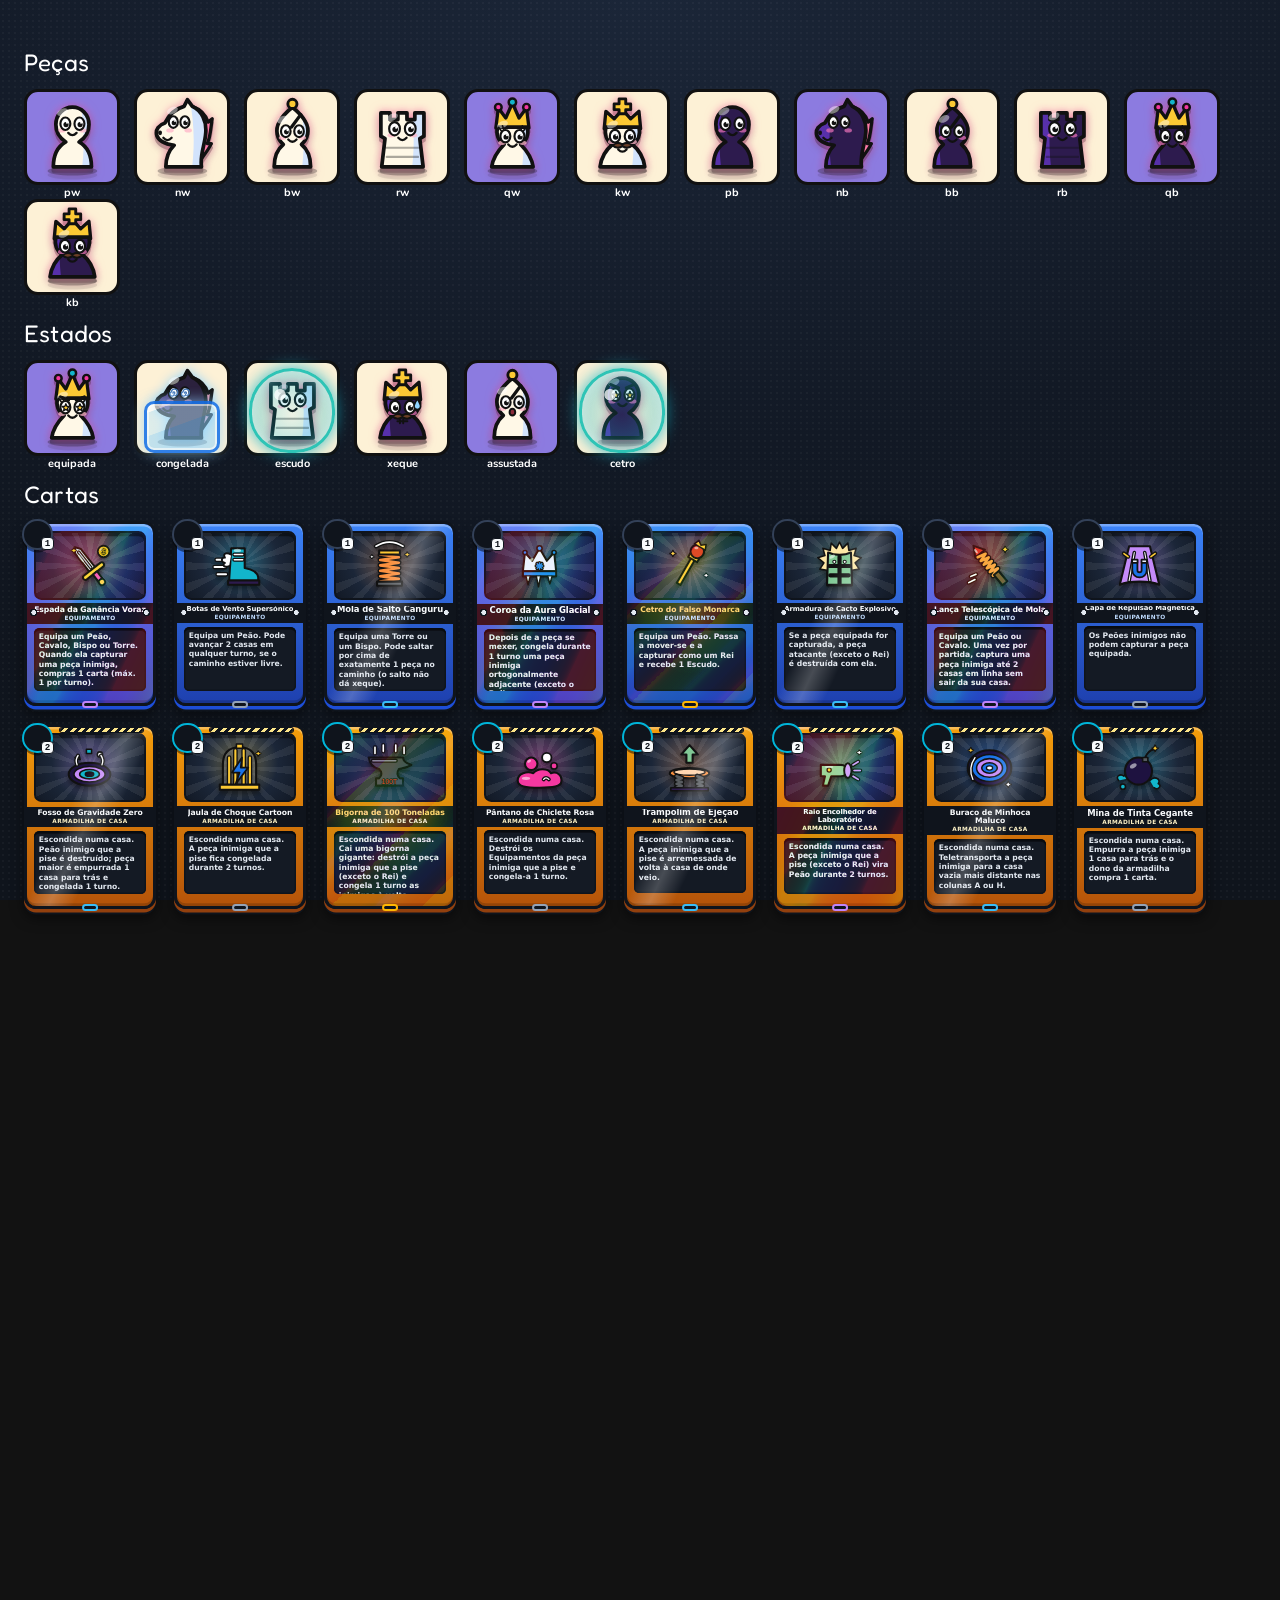
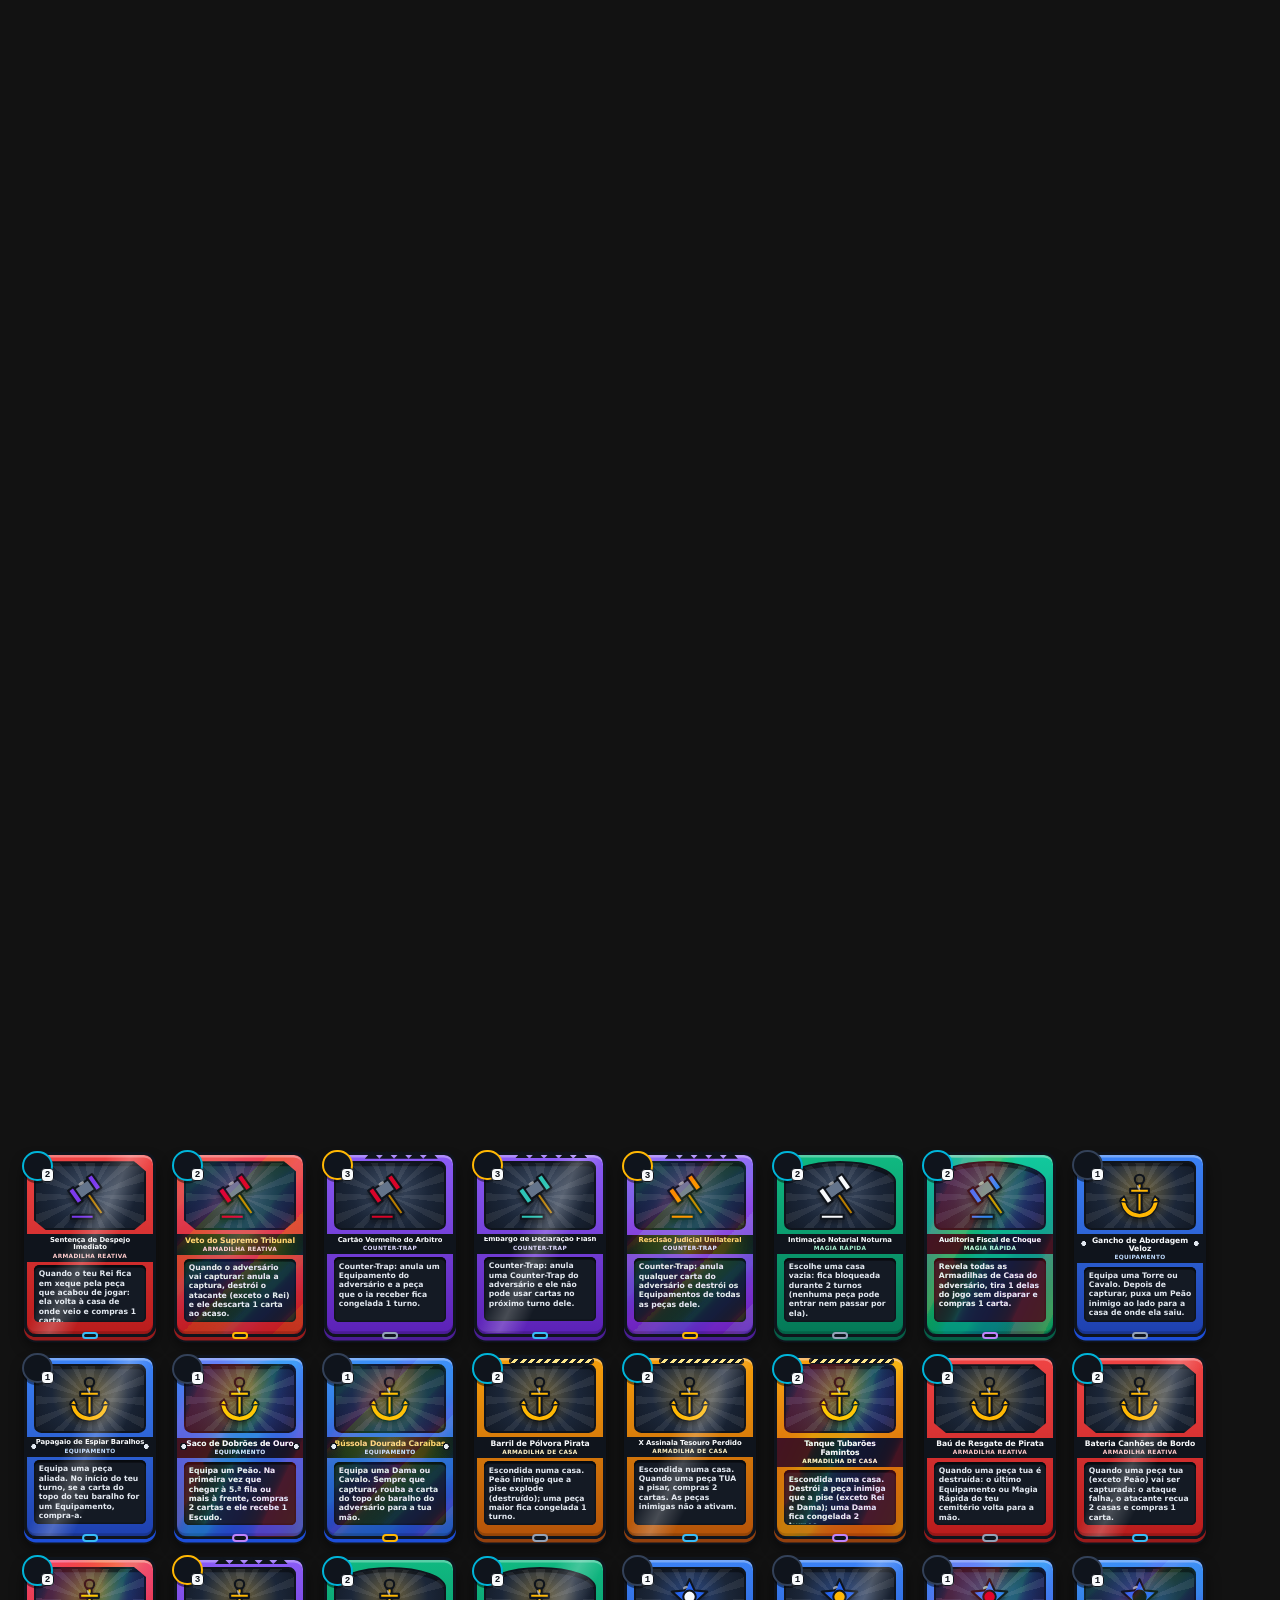
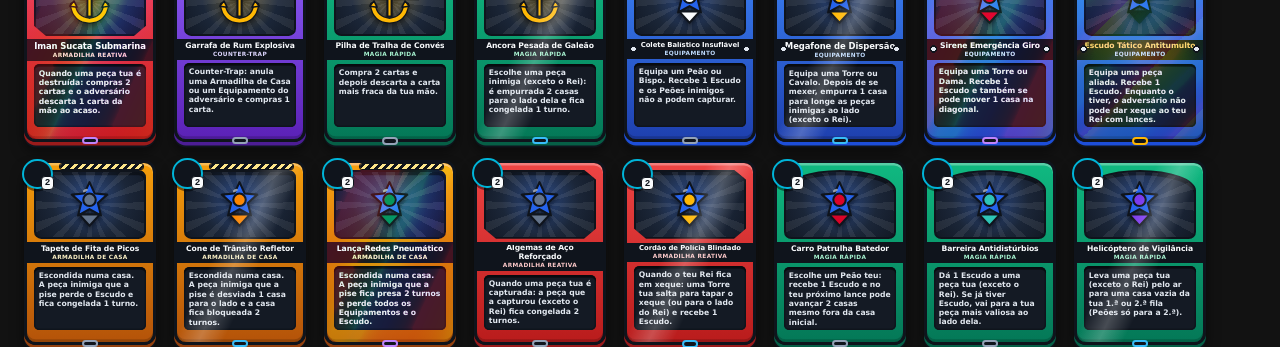
==== commit e9e10338: "Expande o jogo para 120 cartas com o relatório do Gemini - 89 cartas novas em 7 famílias (CardsNew.j" ====
--- a/tools/gallery.html
+++ b/tools/gallery.html
@@ -27,9 +27,11 @@
   <h2>Cartas</h2>
   <div class="cards" id="cards"></div>
   <script src="../src/core/EventBus.js"></script>
+  <script src="../src/game/CardsNew.js"></script>
   <script src="../src/game/Cards.js"></script>
   <script src="../src/view/PieceArt.js"></script>
   <script src="../src/view/CardArt.js"></script>
+  <script src="../src/view/CardArtFamilies.js"></script>
   <script src="../src/ui/HoloCard.js"></script>
   <script>
     document.body.insertAdjacentHTML('afterbegin', YC.PieceArt.defs());
--- a/styles/base.css
+++ b/styles/base.css
@@ -1,162 +1,242 @@
-/* base.css — paleta cartoon moderna, tipografia (Fredoka + Nunito), botões "juicy", barra de topo e utilitários. */
+/* base.css — sistema de design "Caixa de Brinquedos de Vinil" (docs/DIRECAO-DE-ARTE.md): tokens, tipografia
+   (Titan One / Plus Jakarta Sans / Chakra Petch), botões e painéis de plástico moldado (contorno escuro, aba
+   inferior dura, bisel claro em cima — sem néon nem vidro desfocado), barra de topo, doca, toasts e modais. */
 :root {
-  --ink: #111111;
-  --cream: #FFF8E7;
-  --night: #120B26;
-  --night-2: #1E1240;
-  --plum: #2D1B4E;
-  --violet: #7B42F6;
-  --lilac: #C58AF9;
-  --pink: #F538A0;
-  --gold: #FCC934;
-  --teal: #12B5CB;
-  --blue: #1A73E8;
-  --orange: #FA903E;
-  --green: #81C995;
-  --red: #D93025;
-  --grey: #8E9BAE;
-  --sq-light: #FDF1D6;
-  --sq-dark: #8C7BE0;
-  --radius: 18px;
-  --pop: 0 5px 0 var(--ink);
-  --pop-sm: 0 3px 0 var(--ink);
-  --font-head: 'Fredoka', 'Nunito', system-ui, sans-serif;
-  --font-body: 'Nunito', system-ui, sans-serif;
+  /* superfícies e neutros (ardósia de vinil) */
+  --bg-canvas: #0F141C;
+  --surface-1: #181F2C;
+  --surface-2: #232D3F;
+  --surface-3: #334158;
+  --border-ink: #0F141C;
+  --border-highlight: rgba(255, 255, 255, .22);
+  --text-main: #F8FAFC;
+  --text-muted: #94A3B8;
+  --text-inverse: #0F141C;
+  /* ação e semântica */
+  --color-primary: #FFB703; --color-primary-hover: #FFD166; --color-primary-lip: #B87D00;
+  --color-accent: #00B4D8; --color-accent-lip: #007796;
+  --color-success: #2EC4B6; --color-success-lip: #1B8A7E;
+  --color-danger: #D90429; --color-danger-hover: #EF233C; --color-danger-lip: #8D021F;
+  --color-warning: #FB8500;
+  /* equipas, tabuleiro, raridades, tipos de carta */
+  --team-white: #F1F5F9; --team-black: #1E293B;
+  --board-tile-light: #E2E8F0; --board-tile-dark: #475569; --board-frame: #1E2636;
+  --rarity-common: #64748B; --rarity-rare: #0284C7; --rarity-epic: #9333EA; --rarity-legendary: #FFB703;
+  --type-equip: #2563EB; --type-equip-lip: #1D4ED8;
+  --type-trap-tile: #D97706; --type-trap-tile-lip: #92400E;
+  --type-trap-react: #DC2626; --type-trap-react-lip: #991B1B;
+  --type-counter: #7C3AED; --type-counter-lip: #5B21B6;
+  --type-magic: #047857; --type-magic-lip: #065F46;
+  /* tipografia */
+  --font-display: 'Titan One', system-ui, sans-serif;
+  --font-sans: 'Plus Jakarta Sans', system-ui, -apple-system, sans-serif;
+  --font-num: 'Chakra Petch', ui-monospace, monospace;
+  /* raios, sombras táteis, espaços */
+  --radius-xs: 6px; --radius-sm: 10px; --radius-md: 14px; --radius-lg: 20px; --radius-xl: 26px;
+  --shadow-panel: 0 6px 0 #090C10, 0 12px 24px rgba(0, 0, 0, .45), inset 0 2px 0 var(--border-highlight);
+  --shadow-tray: inset 0 3px 0 rgba(0, 0, 0, .55), inset 0 0 0 2px #0F141C, 0 1px 0 rgba(255, 255, 255, .08);
+  --shadow-btn-primary: 0 5px 0 var(--color-primary-lip), 0 8px 16px rgba(0, 0, 0, .4), inset 0 2px 0 rgba(255, 255, 255, .45);
+  --shadow-btn-secondary: 0 4px 0 #111722, 0 6px 12px rgba(0, 0, 0, .35), inset 0 2px 0 rgba(255, 255, 255, .18);
+  --shadow-btn-danger: 0 5px 0 var(--color-danger-lip), 0 8px 16px rgba(0, 0, 0, .4), inset 0 2px 0 rgba(255, 255, 255, .3);
+  --shadow-card-rest: 0 4px 0 #090C10, 0 8px 16px rgba(0, 0, 0, .5);
+  --shadow-card-lift: 0 6px 0 #090C10, 0 22px 32px rgba(0, 0, 0, .65);
+  /* motion */
+  --dur-instant: 90ms; --dur-fast: 160ms; --dur-normal: 260ms; --dur-slow: 420ms;
+  --ease-out-snappy: cubic-bezier(.22, 1, .36, 1);
+  --ease-out-toy: cubic-bezier(.34, 1.45, .64, 1);
+  --ease-in-anticipation: cubic-bezier(.36, 0, .66, -.56);
+  --ease-in-out-crisp: cubic-bezier(.65, 0, .35, 1);
+
+  /* nomes antigos (ainda usados em alguns sítios) apontados para a paleta nova */
+  --ink: #0F141C; --cream: #F8FAFC; --night: #0F141C; --night-2: #181F2C; --plum: #232D3F;
+  --gold: #FFB703; --pink: #D90429; --teal: #2EC4B6; --cyan: #00B4D8; --blue: #2563EB; --orange: #FB8500;
+  --green: #2EC4B6; --red: #D90429; --grey: #94A3B8; --violet: #7C3AED; --lilac: #C4B5FD;
+  --radius: 20px;
+  --pop: 0 5px 0 #090C10;
+  --pop-sm: 0 3px 0 #090C10;
+  --font-head: var(--font-display);
+  --font-body: var(--font-sans);
   color-scheme: dark;
 }
 
 * { box-sizing: border-box; }
 html, body { margin: 0; height: 100%; }
 body {
-  font-family: var(--font-body);
-  font-weight: 700;
-  color: var(--cream);
-  background:
-    radial-gradient(1200px 700px at 70% -10%, rgba(245, 56, 160, .28), transparent 60%),
-    radial-gradient(900px 600px at 0% 110%, rgba(18, 181, 203, .22), transparent 60%),
-    radial-gradient(circle at 50% 40%, #3A2470 0%, var(--plum) 45%, var(--night) 100%);
-  background-attachment: fixed;
+  font-family: var(--font-sans);
+  font-weight: 600;
+  font-synthesis: none;   /* a Titan One só tem um peso: nunca engordar à força */
+  color: var(--text-main);
+  background: radial-gradient(120% 90% at 50% 0%, #1B2638 0%, #121925 55%, var(--bg-canvas) 100%) fixed;
   overflow-x: hidden;
 }
+/* textura de plástico moldado: grão muito fino, sem cor */
 body::before {
   content: '';
   position: fixed; inset: 0; pointer-events: none; z-index: 0;
-  background-image: radial-gradient(rgba(255, 255, 255, .07) 1.4px, transparent 1.6px);
-  background-size: 22px 22px;
-  mask-image: radial-gradient(circle at 50% 30%, #000 0%, transparent 85%);
+  background-image: radial-gradient(rgba(255, 255, 255, .035) 1px, transparent 1.2px);
+  background-size: 6px 6px;
 }
 button { font: inherit; color: inherit; }
-h1, h2, h3, .head { font-family: var(--font-head); font-weight: 700; letter-spacing: .01em; margin: 0; }
+h1, h2, h3, .head { font-family: var(--font-display); font-weight: 400; letter-spacing: .01em; margin: 0; }
+/* títulos de brinquedo: contorno por trás do preenchimento + sombra dura */
+.title-toy { font-family: var(--font-display); font-weight: 400; color: var(--text-main); -webkit-text-stroke: 2px var(--border-ink); paint-order: stroke fill; text-shadow: 0 3px 0 var(--border-ink); }
 [hidden] { display: none !important; }
-
-/* ── Botões ── */
+.ico { display: inline-block; flex: none; vertical-align: middle; overflow: visible; }
+
+/* ── Botões (plástico com aba dura; carregar = o botão bate no fundo) ── */
 .btn {
-  --bg: var(--gold); --fg: var(--ink);
-  display: inline-flex; align-items: center; justify-content: center; gap: .45em;
-  padding: .62em 1.15em; border: 3px solid var(--ink); border-radius: 14px;
+  --bg: linear-gradient(180deg, var(--color-primary-hover) 0%, var(--color-primary) 100%); --fg: var(--text-inverse);
+  --lip: var(--color-primary-lip); --shadow: var(--shadow-btn-primary);
+  display: inline-flex; align-items: center; justify-content: center; gap: .5em;
+  min-height: 44px; padding: 0 1.2em; border: 3px solid var(--border-ink); border-radius: var(--radius-md);
   background: var(--bg); color: var(--fg);
-  font-family: var(--font-head); font-weight: 700; font-size: 1rem; line-height: 1.1;
-  box-shadow: var(--pop); cursor: pointer; user-select: none;
-  transition: transform .12s cubic-bezier(.3, 1.6, .5, 1), box-shadow .12s, filter .12s;
+  font-family: var(--font-display); font-weight: 400; font-size: 1.02rem; line-height: 1; letter-spacing: .02em;
+  box-shadow: var(--shadow); cursor: pointer; user-select: none; white-space: nowrap;
+  transition: transform 120ms var(--ease-out-toy), box-shadow 120ms var(--ease-out-snappy), filter 120ms;
   position: relative;
 }
-.btn::after { content: ''; position: absolute; left: 10%; right: 10%; top: 4px; height: 30%; border-radius: 99px; background: rgba(255, 255, 255, .35); pointer-events: none; }
-.btn:hover { transform: translateY(-2px); filter: brightness(1.06); }
-.btn:active { transform: translateY(3px); box-shadow: 0 2px 0 var(--ink); }
-.btn:disabled { filter: grayscale(.8) brightness(.8); cursor: not-allowed; transform: none; }
-.btn.pink { --bg: var(--pink); --fg: #fff; }
-.btn.teal { --bg: var(--teal); --fg: #fff; }
-.btn.violet { --bg: var(--violet); --fg: #fff; }
-.btn.blue { --bg: var(--blue); --fg: #fff; }
-.btn.green { --bg: var(--green); }
-.btn.red { --bg: var(--red); --fg: #fff; }
-.btn.ghost { --bg: rgba(255, 255, 255, .1); --fg: var(--cream); border-color: rgba(255, 255, 255, .5); box-shadow: none; }
-.btn.ghost::after { display: none; }
-.btn.big { font-size: 1.25rem; padding: .8em 1.5em; border-radius: 18px; }
-.btn.small { font-size: .85rem; padding: .42em .8em; border-radius: 11px; box-shadow: var(--pop-sm); }
-
+.btn:hover { transform: translateY(-2px); filter: brightness(1.06); box-shadow: 0 7px 0 var(--lip), 0 10px 18px rgba(0, 0, 0, .4), inset 0 2px 0 rgba(255, 255, 255, .4); }
+.btn:active { transform: translateY(4px) scale(.98); box-shadow: 0 1px 0 var(--lip), 0 2px 6px rgba(0, 0, 0, .4), inset 0 2px 0 rgba(255, 255, 255, .3); transition-duration: 70ms; }
+.btn:focus-visible { outline: 3px solid var(--color-accent); outline-offset: 3px; }
+.btn:disabled { --bg: var(--surface-3); --fg: #64748B; --lip: #1E293B; filter: none; cursor: not-allowed; transform: none; box-shadow: 0 4px 0 #1E293B; }
+/* secundário (ardósia), perigo (vermelho), acento (azul), sucesso (menta) */
+.btn.secondary, .btn.pink, .btn.violet, .btn.ghost { --bg: var(--surface-2); --fg: var(--text-main); --lip: #111722; --shadow: var(--shadow-btn-secondary); font-family: var(--font-sans); font-weight: 800; text-transform: uppercase; font-size: .9rem; }
+.btn.secondary:hover, .btn.pink:hover, .btn.violet:hover, .btn.ghost:hover { --bg: var(--surface-3); }
+.btn.danger, .btn.red { --bg: linear-gradient(180deg, var(--color-danger-hover) 0%, var(--color-danger) 100%); --fg: var(--text-main); --lip: var(--color-danger-lip); --shadow: var(--shadow-btn-danger); }
+.btn.accent, .btn.teal, .btn.blue { --bg: linear-gradient(180deg, #48CAE4 0%, var(--color-accent) 100%); --fg: var(--text-inverse); --lip: var(--color-accent-lip); --shadow: 0 5px 0 var(--color-accent-lip), 0 8px 16px rgba(0, 0, 0, .4), inset 0 2px 0 rgba(255, 255, 255, .4); }
+.btn.green { --bg: linear-gradient(180deg, #5EE0D4 0%, var(--color-success) 100%); --fg: var(--text-inverse); --lip: var(--color-success-lip); --shadow: 0 5px 0 var(--color-success-lip), 0 8px 16px rgba(0, 0, 0, .4), inset 0 2px 0 rgba(255, 255, 255, .4); }
+.btn.big { min-height: 56px; font-size: 1.3rem; padding: 0 1.6em; }
+.btn.small { min-height: 34px; font-size: .82rem; padding: 0 .9em; border-width: 2.5px; border-radius: var(--radius-sm); }
+.btn .ico { width: 1.25em; height: 1.25em; }
+.icon-btn { width: 40px; height: 40px; display: inline-grid; place-items: center; border-radius: var(--radius-sm); border: 2.5px solid var(--border-ink); background: var(--surface-2);
+  box-shadow: var(--shadow-btn-secondary); cursor: pointer; transition: transform 120ms var(--ease-out-toy), background 120ms; }
+.icon-btn:hover { background: var(--surface-3); transform: translateY(-1px); }
+.icon-btn:active { transform: translateY(3px); box-shadow: 0 1px 0 #111722; }
+
+/* chips (escolhas pequenas: nível do bot, relógio, filtros) */
 .chip {
-  display: inline-flex; align-items: center; gap: .35em; padding: .35em .75em; border-radius: 99px;
-  border: 2.5px solid var(--ink); background: var(--cream); color: var(--ink);
-  font-family: var(--font-head); font-weight: 600; font-size: .9rem; box-shadow: var(--pop-sm); cursor: pointer;
-}
-.chip.on { background: var(--gold); }
-.chip.dark { background: rgba(255, 255, 255, .1); color: var(--cream); border-color: rgba(255, 255, 255, .45); box-shadow: none; }
-
+  display: inline-flex; align-items: center; gap: .35em; min-height: 32px; padding: 0 .8em; border-radius: var(--radius-sm);
+  border: 2.5px solid var(--border-ink); background: var(--surface-1); color: var(--text-muted);
+  font-family: var(--font-sans); font-weight: 800; font-size: .82rem; box-shadow: var(--shadow-tray); cursor: pointer;
+  transition: transform 120ms var(--ease-out-toy), background 120ms, color 120ms;
+}
+.chip:hover { color: var(--text-main); background: var(--surface-2); }
+.chip.on { background: var(--color-accent); color: var(--text-inverse); box-shadow: 0 3px 0 var(--color-accent-lip), inset 0 2px 0 rgba(255, 255, 255, .35); transform: translateY(-1px); }
+.chip.dark { background: var(--surface-1); }
+
+/* painel (plástico ABS opaco) e bandeja rebaixada */
 .panel {
-  background: linear-gradient(180deg, rgba(255, 255, 255, .1), rgba(255, 255, 255, .04));
-  border: 3px solid var(--ink); border-radius: var(--radius);
-  box-shadow: var(--pop), inset 0 1px 0 rgba(255, 255, 255, .15);
-  backdrop-filter: blur(6px);
-}
-.panel.cream { background: var(--cream); color: var(--ink); }
+  background: var(--surface-2); color: var(--text-main);
+  border: 3px solid var(--border-ink); border-radius: var(--radius-lg);
+  box-shadow: var(--shadow-panel);
+}
+.panel.cream { background: var(--surface-2); color: var(--text-main); }
+.tray { background: var(--surface-1); border-radius: 12px; box-shadow: var(--shadow-tray); padding: 12px; }
+.panel-head { display: flex; align-items: center; gap: 8px; margin: -3px -3px 12px; padding: 0 14px; height: 46px; background: var(--surface-1);
+  border-radius: var(--radius-lg) var(--radius-lg) 0 0; border-bottom: 2px solid var(--border-ink); }
+.panel-head h2, .panel-head h3 { font-size: 1.15rem; -webkit-text-stroke: 1.5px var(--border-ink); paint-order: stroke fill; text-shadow: 0 2px 0 var(--border-ink); }
 
 /* ── Barra de topo ── */
 #topnav {
-  position: sticky; top: 0; z-index: 40;
-  display: flex; align-items: center; gap: 14px; padding: 10px 18px;
-  background: linear-gradient(180deg, rgba(18, 11, 38, .95), rgba(18, 11, 38, .75));
-  border-bottom: 3px solid var(--ink);
-}
-.logo { font-family: var(--font-head); font-weight: 700; font-size: 1.55rem; line-height: 1; white-space: nowrap; cursor: pointer;
-  color: var(--gold); -webkit-text-stroke: 1.5px var(--ink); paint-order: stroke fill;
-  text-shadow: 0 3px 0 var(--ink), 0 0 18px rgba(252, 201, 52, .35); }
-.logo span { color: var(--pink); }
-.logo small { display: block; font-size: .5em; color: var(--teal); letter-spacing: .25em; -webkit-text-stroke: 1px var(--ink); }
-.tabs { display: flex; gap: 6px; margin-left: 10px; }
-.tab { padding: .45em 1em; border-radius: 12px; border: 3px solid transparent; background: transparent; cursor: pointer;
-  font-family: var(--font-head); font-weight: 600; font-size: 1rem; color: rgba(255, 248, 231, .75); }
-.tab:hover { color: #fff; background: rgba(255, 255, 255, .08); }
-.tab.active { background: var(--cream); color: var(--ink); border-color: var(--ink); box-shadow: var(--pop-sm); }
-.wallet { margin-left: auto; display: flex; gap: 8px; align-items: center; }
-.coin-pill { display: inline-flex; align-items: center; gap: 6px; padding: 4px 12px 4px 6px; border-radius: 99px; border: 2.5px solid var(--ink);
-  background: rgba(0, 0, 0, .35); font-family: var(--font-head); font-weight: 700; font-size: 1rem; }
-.coin-pill i { width: 22px; height: 22px; border-radius: 50%; border: 2.5px solid var(--ink); display: inline-block; }
-.coin-pill.gold i { background: radial-gradient(circle at 35% 35%, #fff6c8, var(--gold) 55%, #D9A200); }
-.coin-pill.dust i { background: radial-gradient(circle at 35% 35%, #fff, var(--lilac) 50%, var(--violet)); }
-.account { display: flex; align-items: center; gap: 8px; font-size: .9rem; }
-.avatar { width: 34px; height: 34px; border-radius: 50%; border: 3px solid var(--ink); background: var(--teal); display: grid; place-items: center;
-  font-family: var(--font-head); color: #fff; font-size: 1rem; box-shadow: var(--pop-sm); overflow: hidden; }
+  position: sticky; top: 0; z-index: 60;
+  display: flex; align-items: center; gap: 12px; height: 64px; padding: 0 20px;
+  background: var(--surface-1); border-bottom: 3px solid var(--border-ink); box-shadow: 0 4px 0 #090C10;
+}
+.logo { font-family: var(--font-display); font-size: 1.35rem; line-height: 1; white-space: nowrap; cursor: pointer; margin: 0 auto 0 8px;
+  color: var(--color-primary); -webkit-text-stroke: 2px var(--border-ink); paint-order: stroke fill; text-shadow: 0 3px 0 var(--border-ink); }
+.logo small { display: block; margin-top: 3px; font-family: var(--font-sans); font-weight: 800; font-size: .52em; color: var(--text-muted); letter-spacing: .22em; text-transform: uppercase;
+  -webkit-text-stroke: 0; text-shadow: none; }
+.match-flag { display: none; align-items: center; gap: 6px; font-weight: 800; font-size: .85rem; color: var(--color-primary); }
+body.has-match .match-flag { display: inline-flex; }
+.wallet { display: flex; gap: 8px; align-items: center; }
+.coin-pill { display: inline-flex; align-items: center; gap: 6px; height: 36px; padding: 0 12px 0 5px; border-radius: 999px; border: 2px solid var(--border-ink);
+  background: var(--surface-1); box-shadow: var(--shadow-tray); font-family: var(--font-num); font-weight: 700; font-size: 1rem; font-variant-numeric: tabular-nums; }
+.coin-pill .ico { width: 26px; height: 26px; }
+.btn .coin-pill { height: 30px; background: rgba(15, 20, 28, .14); border-color: rgba(15, 20, 28, .55); box-shadow: none; color: var(--text-inverse); }
+.btn .coin-pill .ico { width: 22px; height: 22px; }
+.account { display: flex; align-items: center; gap: 10px; font-size: .9rem; cursor: pointer; padding: 4px 10px 4px 4px; border-radius: 12px; border: 2px solid transparent; }
+.account:hover { border-color: var(--surface-3); }
+.acc-txt { display: flex; flex-direction: column; line-height: 1.15; }
+.acc-txt b { font-weight: 800; }
+.acc-txt small { color: var(--text-muted); font-size: .72rem; display: inline-flex; align-items: center; gap: 4px; }
+.avatar { width: 44px; height: 44px; border-radius: 12px; border: 2.5px solid var(--border-ink); background: var(--surface-3); display: grid; place-items: center; overflow: hidden;
+  font-family: var(--font-display); color: var(--text-main); font-size: 1.1rem; box-shadow: 0 3px 0 #090C10, inset 0 2px 0 rgba(255, 255, 255, .2); }
 .avatar img { width: 100%; height: 100%; object-fit: cover; }
 
+/* ── Doca de navegação (em baixo) ── */
+#dock { position: fixed; left: 50%; bottom: 18px; transform: translateX(-50%); z-index: 60; display: flex; align-items: flex-end; gap: 6px; padding: 6px;
+  border-radius: 18px; background: var(--surface-1); border: 3px solid var(--border-ink); box-shadow: 0 5px 0 #090C10, 0 12px 24px rgba(0, 0, 0, .5); }
+#dock .tab { display: flex; flex-direction: column; align-items: center; justify-content: center; gap: 2px; width: 100px; height: 58px; border-radius: 12px;
+  border: 2.5px solid var(--border-ink); background: var(--surface-1); color: var(--text-muted); cursor: pointer; box-shadow: var(--shadow-tray);
+  font-family: var(--font-sans); font-weight: 800; font-size: .74rem; text-transform: uppercase; letter-spacing: .04em;
+  transition: width 220ms var(--ease-out-snappy), height 220ms var(--ease-out-snappy), transform 220ms var(--ease-out-snappy), background 140ms, color 140ms; }
+#dock .tab .ico { width: 28px; height: 28px; transition: transform 220ms var(--ease-out-toy); }
+#dock .tab:hover { color: var(--text-main); background: var(--surface-2); transform: translateY(-2px); }
+#dock .tab.active { width: 126px; height: 70px; transform: translateY(-6px); background: var(--surface-2); color: var(--text-main);
+  box-shadow: inset 0 4px 0 var(--color-accent), 0 4px 0 #090C10, inset 0 0 0 2px rgba(255, 255, 255, .05); }
+#dock .tab.active span { font-family: var(--font-display); font-weight: 400; font-size: .95rem; text-transform: none; letter-spacing: .01em; color: var(--text-main);
+  -webkit-text-stroke: 1.2px var(--border-ink); paint-order: stroke fill; }
+#dock .tab.active .ico { transform: scale(1.12) translateY(-1px); }
+body.in-match #dock { display: none; }
+
 main#screens { position: relative; z-index: 1; }
-.screen { display: none; padding: 22px; max-width: 1280px; margin: 0 auto; }
-.screen.active { display: block; animation: screen-in .35s cubic-bezier(.2, 1.4, .4, 1); }
-@keyframes screen-in { from { opacity: 0; transform: translateY(14px) scale(.985); } }
+.screen { display: none; padding: 22px 22px 120px; max-width: 1360px; margin: 0 auto; }
+.screen.active { display: block; }
 
 /* ── Toasts e modais ── */
-#toasts { position: fixed; left: 50%; bottom: 22px; transform: translateX(-50%); z-index: 90; display: flex; flex-direction: column; gap: 8px; align-items: center; pointer-events: none; }
-.toast { background: var(--cream); color: var(--ink); border: 3px solid var(--ink); border-radius: 14px; padding: .6em 1em; box-shadow: var(--pop);
-  font-family: var(--font-head); font-weight: 600; animation: toast-in .35s cubic-bezier(.2, 1.6, .4, 1); max-width: min(92vw, 520px); text-align: center; }
-.toast.bad { background: #FFD9D4; }
-@keyframes toast-in { from { opacity: 0; transform: translateY(16px) scale(.9); } }
-
-.modal-back { position: fixed; inset: 0; z-index: 80; background: rgba(10, 6, 24, .72); display: grid; place-items: center; padding: 16px; animation: fade-in .2s; }
-.modal { background: var(--cream); color: var(--ink); border: 3px solid var(--ink); border-radius: 22px; box-shadow: 0 8px 0 var(--ink); padding: 22px; max-width: min(560px, 94vw);
-  max-height: 88vh; overflow: auto; animation: pop-in .35s cubic-bezier(.2, 1.5, .4, 1); }
-.modal h2 { font-size: 1.6rem; margin-bottom: 10px; }
-.modal p { font-weight: 600; line-height: 1.45; }
-.modal .row { display: flex; gap: 10px; flex-wrap: wrap; justify-content: flex-end; margin-top: 16px; }
+#toasts { position: fixed; left: 50%; top: 76px; transform: translateX(-50%); z-index: 100; display: flex; flex-direction: column; gap: 8px; align-items: center; pointer-events: none; }
+.toast { display: flex; align-items: center; min-height: 46px; background: var(--surface-2); color: var(--text-main); border: 2.5px solid var(--border-ink); border-left: 8px solid var(--color-accent);
+  border-radius: 12px; padding: .55em 1em; box-shadow: 0 4px 0 #090C10, 0 10px 20px rgba(0, 0, 0, .45); font-weight: 700;
+  animation: toast-in 240ms var(--ease-out-snappy); max-width: min(92vw, 520px); }
+.toast.bad { border-left-color: var(--color-danger); }
+@keyframes toast-in { from { opacity: 0; transform: translateY(-14px); } }
+
+.modal-back { position: fixed; inset: 0; z-index: 80; background: rgba(10, 14, 20, .78); display: grid; place-items: center; padding: 16px; animation: fade-in 160ms; }
+.modal { position: relative; background: var(--surface-2); color: var(--text-main); border: 3px solid var(--border-ink); border-radius: var(--radius-lg); box-shadow: var(--shadow-panel);
+  padding: 22px; max-width: min(560px, 94vw); max-height: 88vh; overflow: auto; animation: pop-in 240ms var(--ease-out-snappy); }
+.modal-x { position: absolute; top: 10px; right: 10px; width: 40px; height: 40px; display: grid; place-items: center; border-radius: var(--radius-sm); cursor: pointer;
+  border: 2.5px solid var(--border-ink); background: linear-gradient(180deg, var(--color-danger-hover), var(--color-danger)); box-shadow: 0 4px 0 var(--color-danger-lip), inset 0 2px 0 rgba(255, 255, 255, .3);
+  transition: transform 120ms var(--ease-out-toy); z-index: 2; }
+.modal-x:hover { transform: translateY(-2px); }
+.modal-x:active { transform: translateY(3px); box-shadow: 0 1px 0 var(--color-danger-lip); }
+.modal h2 { padding-right: 44px; font-size: 1.5rem; margin-bottom: 10px; -webkit-text-stroke: 1.5px var(--border-ink); paint-order: stroke fill; text-shadow: 0 2px 0 var(--border-ink); }
+.modal p { font-weight: 500; line-height: 1.5; color: #CBD5E1; }
+.modal .row { display: flex; gap: 10px; flex-wrap: wrap; justify-content: flex-end; margin-top: 18px; }
 @keyframes fade-in { from { opacity: 0; } }
-@keyframes pop-in { from { opacity: 0; transform: scale(.85) translateY(20px); } }
-
-.muted { opacity: .7; }
+@keyframes pop-in { from { opacity: 0; transform: scale(.92) translateY(12px); } }
+
+/* definições: linhas com interruptor de plástico */
+.settings-modal { width: min(440px, 94vw); }
+.set-row { display: flex; align-items: center; justify-content: space-between; gap: 14px; padding: 12px 14px; margin-top: 10px; border-radius: 12px; background: var(--surface-1); box-shadow: var(--shadow-tray); cursor: pointer; }
+.set-row b { display: block; font-weight: 800; }
+.set-row small { display: block; color: var(--text-muted); font-weight: 600; font-size: .82rem; margin-top: 2px; }
+.toggle { position: relative; flex: none; width: 58px; height: 32px; border-radius: 999px; border: 2.5px solid var(--border-ink); background: var(--surface-3); cursor: pointer;
+  box-shadow: inset 0 3px 0 rgba(0, 0, 0, .35); transition: background 160ms; }
+.toggle i { position: absolute; top: 2px; left: 3px; width: 23px; height: 23px; border-radius: 50%; background: #F8FAFC; border: 2px solid var(--border-ink); box-shadow: 0 2px 0 #090C10;
+  transition: transform 180ms var(--ease-out-toy); }
+.toggle.on { background: var(--color-success); }
+.toggle.on i { transform: translateX(25px); }
+.muted { color: var(--text-muted); }
 .sr { position: absolute; width: 1px; height: 1px; overflow: hidden; clip: rect(0 0 0 0); }
 
 @media (max-width: 860px) {
-  #topnav { flex-wrap: wrap; padding: 8px 12px; gap: 8px; }
-  .logo { font-size: 1.2rem; }
-  .tabs { order: 3; width: 100%; margin: 0; overflow-x: auto; }
-  .tab { font-size: .9rem; padding: .4em .7em; }
-  .screen { padding: 14px 12px; }
-}
-@media (prefers-reduced-motion: reduce) {
-  *, *::before, *::after { animation-duration: .01ms !important; transition-duration: .01ms !important; }
+  #topnav { height: 52px; padding: 0 10px; gap: 8px; }
+  .logo { font-size: 1.05rem; margin-left: 4px; }
+  .logo small, .acc-txt small { display: none; }
+  .avatar { width: 36px; height: 36px; }
+  .screen { padding: 14px 12px 110px; }
+  #dock { left: 0; right: 0; bottom: 0; transform: none; border-radius: 16px 16px 0 0; justify-content: center; padding: 6px 6px calc(6px + env(safe-area-inset-bottom)); border-bottom: 0; }
+  #dock .tab { flex: 1; width: auto; max-width: 96px; height: 54px; }
+  #dock .tab.active { flex: 1.25; width: auto; max-width: 120px; height: 62px; }
 }
 @media (max-width: 520px) {
-  .logo small { display: none; }
-  .coin-pill { font-size: .85rem; padding: 2px 8px 2px 4px; }
-  .coin-pill i { width: 16px; height: 16px; }
-  .acc-txt small { display: none; }
-  #btn-mute { padding: .25em .55em; }
-}
+  #topnav { gap: 6px; }
+  .logo { display: none; }
+  .wallet { margin-left: auto; gap: 5px; }
+  .icon-btn { width: 36px; height: 36px; }
+  .acc-txt { display: none; }
+  .coin-pill { height: 32px; font-size: .88rem; padding: 0 9px 0 3px; }
+  .coin-pill .ico { width: 22px; height: 22px; }
+}
+/* "Reduzir movimento" (Definições do jogo; não segue o sistema — ver YC.reducedMotion em Assets.js) */
+html.reduce-motion *, html.reduce-motion *::before, html.reduce-motion *::after { animation-duration: .01ms !important; animation-iteration-count: 1 !important; transition-duration: .12s !important; }
--- a/styles/board.css
+++ b/styles/board.css
@@ -1,53 +1,65 @@
-/* board.css — tabuleiro cartoon, peças (estados: equipada, congelada, escudo, xeque) e marcações de jogada. */
-.board-wrap { position: relative; width: var(--board, min(72vh, 620px)); aspect-ratio: 1; padding: 16px; border-radius: 26px;
-  background: linear-gradient(145deg, #FFE7A8, #F7B955 55%, #E08E2B); border: 4px solid var(--ink);
-  box-shadow: 0 9px 0 var(--ink), 0 22px 50px rgba(0, 0, 0, .45), inset 0 3px 0 rgba(255, 255, 255, .6); }
-.board-wrap::before { content: ''; position: absolute; inset: 7px; border-radius: 20px; border: 2.5px dashed rgba(17, 17, 17, .25); pointer-events: none; }
-.board { position: relative; width: 100%; height: 100%; border: 3.5px solid var(--ink); border-radius: 12px; overflow: visible;
-  display: grid; grid-template-columns: repeat(8, 1fr); grid-template-rows: repeat(8, 1fr); background: var(--ink); }
-.sq { position: relative; background: var(--sq-light); }
-.sq.dark { background: var(--sq-dark); }
-.sq.dark::after { content: ''; position: absolute; inset: 0; background: linear-gradient(135deg, rgba(255, 255, 255, .14), transparent 55%); pointer-events: none; }
-.sq:nth-child(1) { border-top-left-radius: 9px; } .sq:nth-child(8) { border-top-right-radius: 9px; }
-.sq:nth-child(57) { border-bottom-left-radius: 9px; } .sq:nth-child(64) { border-bottom-right-radius: 9px; }
-.coord { position: absolute; font-family: var(--font-head); font-weight: 700; font-size: clamp(9px, 1.4vmin, 13px); color: rgba(17, 17, 17, .45); pointer-events: none; }
-.coord.file { right: 4px; bottom: 1px; } .coord.rank { left: 4px; top: 2px; }
-.sq.dark .coord { color: rgba(255, 255, 255, .7); }
+/* board.css — tabuleiro neon em 3D (plano inclinado) com peças em pé sobre bases a brilhar,
+   estados das peças (equipada, congelada, escudo, xeque) e marcações de jogada com o nome da casa. */
+.board-host, .board-wrap, .board, .pieces { transform-style: preserve-3d; }
+.board-wrap { position: relative; width: var(--bw, 560px); aspect-ratio: 1; padding: calc(var(--bw, 560px) * .022); border-radius: 18px;
+  background: linear-gradient(160deg, #18206b, #0b0f3a 70%); border: 2px solid #59E1FF;
+  box-shadow: 0 0 0 4px rgba(89, 225, 255, .18), 0 0 46px rgba(89, 225, 255, .55), inset 0 0 34px rgba(89, 225, 255, .3), 0 18px 0 #070a26; }
+.board { position: relative; width: 100%; height: 100%; display: grid; grid-template-columns: repeat(8, 1fr); grid-template-rows: repeat(8, 1fr);
+  border-radius: 8px; background: #070a2e; }
+.board::before { content: ''; position: absolute; inset: 0; z-index: 1; pointer-events: none; border-radius: 8px; transform: translateZ(.5px);
+  background: radial-gradient(circle at 50% 50%, transparent 0 17%, rgba(197, 138, 249, .45) 17.5% 18.5%, transparent 19% 27%, rgba(123, 66, 246, .35) 27.5% 28.2%, transparent 28.8%),
+    radial-gradient(circle at 50% 50%, rgba(123, 66, 246, .28), transparent 42%); mix-blend-mode: screen; }
+.sq { position: relative; background: rgba(14, 18, 66, .95); box-shadow: inset 0 0 0 1px rgba(120, 200, 255, .16); }
+.sq:not(.dark) { background: linear-gradient(145deg, rgba(118, 158, 255, .62), rgba(76, 104, 236, .5)); box-shadow: inset 0 0 0 1px rgba(170, 225, 255, .45), inset 0 0 14px rgba(170, 225, 255, .25); }
+.coord { position: absolute; font-family: var(--font-head); font-weight: 700; font-size: calc(var(--bw, 560px) * .02); color: rgba(150, 225, 255, .75); pointer-events: none; z-index: 2; }
+.coord.file { right: 5%; bottom: 2%; } .coord.rank { left: 5%; top: 3%; }
 
-/* marcações */
-.sq.last { box-shadow: inset 0 0 0 999px rgba(252, 201, 52, .32); }
-.sq.sel { box-shadow: inset 0 0 0 999px rgba(18, 181, 203, .38); }
-.sq .dot { position: absolute; left: 50%; top: 50%; width: 28%; height: 28%; transform: translate(-50%, -50%); border-radius: 50%;
-  background: rgba(17, 17, 17, .28); pointer-events: none; animation: dot-in .25s cubic-bezier(.2, 1.8, .4, 1); }
-.sq .ring { position: absolute; inset: 7%; border-radius: 50%; border: 5px solid rgba(217, 48, 37, .75); pointer-events: none; animation: dot-in .25s cubic-bezier(.2, 1.8, .4, 1); }
-.sq .ring.lance { border-style: dashed; border-color: rgba(250, 144, 62, .9); }
+/* marcações (deitadas no tabuleiro) */
+.sq.last { box-shadow: inset 0 0 0 999px rgba(252, 201, 52, .26), inset 0 0 0 2px rgba(252, 201, 52, .7); }
+.sq.sel { box-shadow: inset 0 0 0 999px rgba(89, 225, 255, .35), inset 0 0 0 3px #59E1FF; }
+.sq .dot { position: absolute; left: 50%; top: 50%; width: 30%; height: 30%; transform: translate(-50%, -50%); border-radius: 50%; z-index: 2;
+  background: radial-gradient(circle, #CFF6FF 0 25%, #59E1FF 55%, rgba(89, 225, 255, 0) 72%); pointer-events: none; animation: dot-in .3s cubic-bezier(.2, 1.8, .4, 1); }
+.sq .ring { position: absolute; inset: 8%; border-radius: 50%; border: 4px solid #FF4F9A; box-shadow: 0 0 14px #FF4F9A, inset 0 0 10px rgba(255, 79, 154, .6); pointer-events: none; z-index: 2;
+  animation: dot-in .3s cubic-bezier(.2, 1.8, .4, 1), ring-pulse 1.2s ease-in-out infinite; }
+.sq .ring.lance { border-style: dashed; border-color: #FA903E; box-shadow: 0 0 14px #FA903E; }
+.sq-label { position: absolute; left: 50%; bottom: 6%; transform: translateX(-50%); z-index: 3; pointer-events: none; padding: 0 .4em; border-radius: 6px;
+  background: rgba(7, 10, 46, .85); border: 1.5px solid #59E1FF; color: #CFF6FF; font: 700 calc(var(--bw, 560px) * .021) var(--font-head); letter-spacing: .04em; }
 .sq.target { cursor: pointer; }
-.sq.target:hover { box-shadow: inset 0 0 0 999px rgba(255, 255, 255, .25); }
-.sq.equip-ok::before { content: ''; position: absolute; inset: 6%; border-radius: 50%; background: radial-gradient(circle, rgba(252, 201, 52, .55), transparent 70%);
+.sq.target:hover { box-shadow: inset 0 0 0 999px rgba(89, 225, 255, .22), inset 0 0 0 2px #59E1FF; }
+.sq.equip-ok::before { content: ''; position: absolute; inset: 4%; border-radius: 50%; z-index: 2; background: radial-gradient(circle, rgba(252, 201, 52, .75), transparent 70%);
   animation: pulse-glow 1.1s ease-in-out infinite; pointer-events: none; }
-.sq.trap-ok::before { content: ''; position: absolute; inset: 14%; border-radius: 10px; border: 3px dashed rgba(245, 56, 160, .85); animation: spin-slow 6s linear infinite; pointer-events: none; }
+.sq.trap-ok::before { content: ''; position: absolute; inset: 14%; border-radius: 10px; z-index: 2; border: 3px dashed #FF4F9A; box-shadow: 0 0 10px rgba(255, 79, 154, .7); animation: spin-slow 6s linear infinite; pointer-events: none; }
 .sq.check { animation: check-pulse .9s ease-in-out infinite; }
+.sq.blocked { background-image: repeating-linear-gradient(45deg, #FFB703 0 10px, #0F141C 10px 20px) !important; box-shadow: inset 0 0 0 3px #0F141C; }
 @keyframes dot-in { from { transform: translate(-50%, -50%) scale(0); } }
+@keyframes ring-pulse { 50% { box-shadow: 0 0 22px #FF4F9A, inset 0 0 14px rgba(255, 79, 154, .8); } }
 @keyframes pulse-glow { 50% { transform: scale(1.12); opacity: .6; } }
 @keyframes spin-slow { to { transform: rotate(360deg); } }
-@keyframes check-pulse { 0%, 100% { box-shadow: inset 0 0 0 999px rgba(217, 48, 37, .25); } 50% { box-shadow: inset 0 0 0 999px rgba(217, 48, 37, .6); } }
+@keyframes check-pulse { 0%, 100% { box-shadow: inset 0 0 0 999px rgba(217, 48, 37, .3); } 50% { box-shadow: inset 0 0 0 999px rgba(255, 60, 60, .7), 0 0 20px #FF3B3B; } }
 
 /* armadilhas próprias (só o dono vê) e inimigas reveladas */
-.trap-mark { position: absolute; inset: 12%; border-radius: 12px; border: 3px dashed var(--c, var(--pink)); pointer-events: none;
-  display: grid; place-items: center; background: rgba(255, 255, 255, .18); animation: trap-breathe 2.2s ease-in-out infinite; }
-.trap-mark svg { width: 62%; height: 62%; opacity: .9; filter: drop-shadow(0 2px 0 rgba(0, 0, 0, .3)); }
-.trap-mark.enemy { border-style: solid; border-color: var(--red); background: rgba(217, 48, 37, .18); }
+.trap-mark { position: absolute; inset: 12%; border-radius: 12px; border: 3px dashed var(--c, #FF4F9A); pointer-events: auto; z-index: 2;
+  display: grid; place-items: center; background: rgba(255, 255, 255, .12); box-shadow: 0 0 12px var(--c, #FF4F9A); animation: trap-breathe 2.2s ease-in-out infinite; }
+.trap-mark svg { width: 70%; height: 70%; opacity: .95; }
+.trap-mark.enemy { border-style: solid; border-color: var(--red); background: rgba(217, 48, 37, .2); }
 .trap-mark.enemy::after { content: '!'; position: absolute; top: -10px; right: -8px; width: 20px; height: 20px; border-radius: 50%; background: var(--red);
   border: 2.5px solid var(--ink); color: #fff; font: 700 13px/16px var(--font-head); text-align: center; }
-@keyframes trap-breathe { 50% { transform: scale(.92); opacity: .75; } }
+@keyframes trap-breathe { 50% { transform: scale(.92); opacity: .78; } }
 
-/* ── peças ── */
-.pieces { position: absolute; inset: 0; pointer-events: none; }
-.piece { position: absolute; width: 12.5%; height: 12.5%; pointer-events: none; z-index: 2; }
+/* ── peças em pé ── */
+.pieces { position: absolute; inset: 0; pointer-events: none; transform: translateZ(1px); z-index: 3; }
+.piece { position: absolute; width: 12.5%; height: 12.5%; pointer-events: none; transform-style: preserve-3d; }
+.piece .base-disc { position: absolute; left: 10%; right: 10%; top: 22%; bottom: 14%; border-radius: 50%; pointer-events: none;
+  background: radial-gradient(circle, rgba(255, 79, 154, .95) 0 22%, rgba(255, 79, 154, .45) 45%, rgba(255, 79, 154, 0) 70%); box-shadow: 0 0 0 2px rgba(255, 140, 190, .55); }
+.piece.mine .base-disc { background: radial-gradient(circle, rgba(89, 225, 255, .95) 0 22%, rgba(89, 225, 255, .45) 45%, rgba(89, 225, 255, 0) 70%); box-shadow: 0 0 0 2px rgba(160, 240, 255, .6); }
+.piece .stand { position: absolute; left: -6%; right: -6%; bottom: 36%; height: 128%; transform-origin: 50% 100%; transform: rotateX(calc(-1 * var(--tilt, 30deg))); transform-style: preserve-3d; pointer-events: none; }
 .piece .hop { position: absolute; inset: 0; }
-.piece .squash { position: absolute; inset: 2% 4% 6%; transform-origin: 50% 95%; }
-.piece-svg { width: 100%; height: 100%; display: block; overflow: visible; filter: drop-shadow(0 3px 0 rgba(17, 17, 17, .18)); }
-.piece.selected .squash { transform: translateY(-9%) scale(1.06); transition: transform .18s cubic-bezier(.2, 1.8, .4, 1); }
+.piece .squash { position: absolute; inset: 0 4%; transform-origin: 50% 95%; pointer-events: auto; cursor: pointer; }
+.piece-svg { width: 100%; height: 100%; display: block; overflow: visible; filter: drop-shadow(0 0 5px rgba(255, 79, 154, .55)) drop-shadow(0 4px 0 rgba(0, 0, 0, .35)); }
+.piece.mine .piece-svg { filter: drop-shadow(0 0 5px rgba(89, 225, 255, .6)) drop-shadow(0 4px 0 rgba(0, 0, 0, .35)); }
+.piece.selected .squash { transform: translateY(-10%) scale(1.08); transition: transform .2s cubic-bezier(.2, 1.8, .4, 1); }
+.piece.selected .base-disc { box-shadow: 0 0 0 3px #CFF6FF, 0 0 18px #59E1FF; }
+.piece .squash:hover .piece-svg { filter: drop-shadow(0 0 9px #fff) drop-shadow(0 4px 0 rgba(0, 0, 0, .35)); }
 .piece.lifted { z-index: 6; }
 
 /* expressões */
@@ -66,48 +78,42 @@
 .piece.scared .piece-svg { animation: tremble .12s linear infinite; }
 @keyframes tremble { 25% { transform: translate(-1.5%, .5%) rotate(-1.5deg); } 75% { transform: translate(1.5%, -.5%) rotate(1.5deg); } }
 
-/* aura de equipamento */
-.piece .aura { position: absolute; inset: -4%; border-radius: 50%; opacity: 0; pointer-events: none;
-  background: radial-gradient(circle, var(--aura, rgba(252, 201, 52, .7)) 0%, transparent 65%); }
-.piece.equipped .aura { opacity: .75; animation: aura 1.6s ease-in-out infinite; }
+.piece .aura { position: absolute; inset: 10% 0 0; border-radius: 50%; opacity: 0; pointer-events: none; background: radial-gradient(circle, var(--aura, rgba(252, 201, 52, .7)) 0%, transparent 65%); }
+.piece.equipped .aura { opacity: .8; animation: aura 1.6s ease-in-out infinite; }
 @keyframes aura { 50% { transform: scale(1.12); opacity: .45; } }
-.piece .medals { position: absolute; right: -2%; bottom: 2%; display: flex; flex-direction: column-reverse; gap: 2px; z-index: 3; }
-.medal { width: clamp(14px, 2.3vmin, 22px); height: clamp(14px, 2.3vmin, 22px); border-radius: 50%; border: 2.5px solid var(--ink);
-  background: radial-gradient(circle at 35% 30%, #fff 0%, var(--c1) 45%, var(--c2) 100%); display: grid; place-items: center; overflow: hidden; box-shadow: 0 2px 0 var(--ink); }
+.piece .medals { position: absolute; right: 0; bottom: 4%; display: flex; flex-direction: column-reverse; gap: 2px; z-index: 3; }
+.medal { width: calc(var(--bw, 560px) * .03); height: calc(var(--bw, 560px) * .03); border-radius: 50%; border: 2px solid var(--ink);
+  background: radial-gradient(circle at 35% 30%, #fff 0%, var(--c1) 45%, var(--c2) 100%); display: grid; place-items: center; overflow: hidden; box-shadow: 0 0 8px var(--c1); }
 .medal svg { width: 115%; height: 115%; }
-
-/* escudo (bolha) */
-.piece .shield-dome { position: absolute; inset: -3% 1% 3%; border-radius: 50% 50% 46% 46%; border: 3px solid var(--teal); opacity: 0; transform: scale(.4);
-  background: radial-gradient(circle at 35% 30%, rgba(255, 255, 255, .7) 0 7%, transparent 8%), radial-gradient(circle at 50% 55%, rgba(18, 181, 203, .08), rgba(18, 181, 203, .32) 70%);
-  box-shadow: 0 0 14px rgba(18, 181, 203, .7), inset 0 0 12px rgba(255, 255, 255, .5); transition: opacity .3s, transform .45s cubic-bezier(.2, 1.8, .4, 1); pointer-events: none; z-index: 4; }
+.piece .shield-dome { position: absolute; inset: 6% 2% 0; border-radius: 50% 50% 46% 46%; border: 3px solid var(--teal); opacity: 0; transform: scale(.4);
+  background: radial-gradient(circle at 35% 30%, rgba(255, 255, 255, .75) 0 7%, transparent 8%), radial-gradient(circle at 50% 55%, rgba(18, 181, 203, .08), rgba(18, 181, 203, .35) 70%);
+  box-shadow: 0 0 16px rgba(18, 181, 203, .85), inset 0 0 12px rgba(255, 255, 255, .5); transition: opacity .3s, transform .45s cubic-bezier(.2, 1.8, .4, 1); pointer-events: none; z-index: 4; }
 .piece.shielded .shield-dome { opacity: 1; transform: scale(1); animation: dome-wobble 2.4s ease-in-out infinite; }
 @keyframes dome-wobble { 50% { transform: scale(1.04, .97); } }
-
-/* gelo */
-.piece .ice-block { position: absolute; left: 6%; right: 6%; bottom: 4%; height: 0; border-radius: 10px; opacity: 0; pointer-events: none; z-index: 3;
+.piece .ice-block { position: absolute; left: 8%; right: 8%; bottom: 0; height: 0; border-radius: 10px; opacity: 0; pointer-events: none; z-index: 3;
   background: linear-gradient(160deg, rgba(255, 255, 255, .75) 0 12%, rgba(189, 231, 255, .55) 13% 45%, rgba(143, 211, 255, .6) 46%);
-  border: 3px solid #1A73E8; box-shadow: inset 0 0 0 2px rgba(255, 255, 255, .6), 0 0 12px rgba(143, 211, 255, .6); transition: height .45s cubic-bezier(.2, 1.4, .4, 1), opacity .3s; }
-.piece.frozen .ice-block { height: 62%; opacity: .92; }
-.piece.frozen .piece-svg { filter: saturate(.55) hue-rotate(-10deg) brightness(1.05) drop-shadow(0 3px 0 rgba(17, 17, 17, .18)); }
-.piece .freeze-badge { position: absolute; left: -4%; top: -2%; z-index: 5; min-width: 20px; height: 20px; padding: 0 4px; border-radius: 99px; background: #8FD3FF; border: 2.5px solid var(--ink);
+  border: 3px solid #1A73E8; box-shadow: inset 0 0 0 2px rgba(255, 255, 255, .6), 0 0 14px rgba(143, 211, 255, .8); transition: height .45s cubic-bezier(.2, 1.4, .4, 1), opacity .3s; }
+.piece.frozen .ice-block { height: 58%; opacity: .9; }
+.piece.frozen .piece-svg { filter: saturate(.5) brightness(1.08) drop-shadow(0 0 6px #8FD3FF); }
+.piece .freeze-badge { position: absolute; left: 0; top: 8%; z-index: 5; min-width: 22px; height: 20px; padding: 0 4px; border-radius: 99px; background: #8FD3FF; border: 2.5px solid var(--ink);
   font: 700 11px/15px var(--font-head); color: var(--ink); text-align: center; display: none; }
 .piece.frozen .freeze-badge { display: block; }
-.piece.morphed .squash::after { content: attr(data-real); position: absolute; left: -6%; top: -8%; width: 22px; height: 22px; border-radius: 50%; background: var(--green);
+.piece.morphed .squash::after { content: attr(data-real); position: absolute; left: -4%; top: 0; width: 22px; height: 22px; border-radius: 50%; background: var(--green);
   border: 2.5px solid var(--ink); font: 700 12px/17px var(--font-head); color: var(--ink); text-align: center; }
 
-/* camada de efeitos */
-.fx-layer { position: absolute; inset: 0; pointer-events: none; z-index: 20; overflow: visible; }
+/* camada de efeitos (plana, por cima do tabuleiro 3D) */
+.fx-layer, .arena-fx { position: absolute; inset: 0; pointer-events: none; z-index: 25; overflow: visible; }
 .fx-abs { position: absolute; pointer-events: none; }
-.burst { position: absolute; width: 26%; aspect-ratio: 1; transform: translate(-50%, -50%); display: grid; place-items: center; z-index: 25; }
+.burst { position: absolute; aspect-ratio: 1; display: grid; place-items: center; z-index: 25; }
 .burst svg { position: absolute; inset: 0; width: 100%; height: 100%; overflow: visible; }
-.burst b { position: relative; font-family: var(--font-head); font-weight: 700; font-size: clamp(16px, 3.2vmin, 30px); color: #fff; -webkit-text-stroke: 2px var(--ink);
+.burst b { position: relative; font-family: var(--font-head); font-weight: 700; font-size: clamp(16px, 3.2vmin, 32px); color: #fff; -webkit-text-stroke: 2px var(--ink);
   paint-order: stroke fill; text-shadow: 0 3px 0 var(--ink); transform: rotate(-8deg); white-space: nowrap; }
-.pop-text { position: absolute; transform: translate(-50%, -50%); font-family: var(--font-head); font-weight: 700; font-size: clamp(14px, 2.6vmin, 24px); color: var(--gold);
+.pop-text { position: absolute; font-family: var(--font-head); font-weight: 700; font-size: clamp(14px, 2.6vmin, 26px); color: var(--gold);
   -webkit-text-stroke: 2px var(--ink); paint-order: stroke fill; text-shadow: 0 3px 0 var(--ink); white-space: nowrap; z-index: 26; }
 .particle { position: absolute; width: 10px; height: 10px; border-radius: 50%; border: 2px solid var(--ink); z-index: 24; }
 .shard { position: absolute; width: 16px; height: 22px; background: linear-gradient(135deg, #E9FBFF, #8FE3F0); border: 2px solid var(--ink); clip-path: polygon(50% 0, 100% 60%, 30% 100%, 0 40%); z-index: 26; }
-.ring-fx { position: absolute; border-radius: 50%; border: 4px solid var(--c, var(--gold)); transform: translate(-50%, -50%); z-index: 22; }
-.stamp { position: absolute; left: 50%; top: 50%; z-index: 60; padding: .1em .45em; border: 6px solid var(--red); border-radius: 14px; color: var(--red);
-  font-family: var(--font-head); font-weight: 700; font-size: clamp(34px, 8vmin, 84px); background: rgba(255, 248, 231, .92); box-shadow: 0 6px 0 var(--ink);
+.ring-fx { position: absolute; border-radius: 50%; border: 4px solid var(--c, var(--gold)); z-index: 22; box-shadow: 0 0 14px var(--c, var(--gold)); }
+.stamp { position: fixed; left: 50%; top: 50%; z-index: 90; padding: .1em .45em; border: 6px solid var(--red); border-radius: 14px; color: var(--red);
+  font-family: var(--font-head); font-weight: 700; font-size: clamp(34px, 8vmin, 84px); background: rgba(255, 248, 231, .94); box-shadow: 0 6px 0 var(--ink);
   letter-spacing: .04em; white-space: nowrap; }
-.bolt-fx { position: fixed; inset: 0; z-index: 59; pointer-events: none; }
+.bolt-fx { position: fixed; inset: 0; z-index: 89; pointer-events: none; }
--- a/styles/cards.css
+++ b/styles/cards.css
@@ -1,77 +1,109 @@
-/* cards.css — cartas holográficas 3D com moldura por raridade. Tamanho por --cw. */
-.hcard { --cw: 132px; --rx: 0deg; --ry: 0deg; --mx: 50%; --my: 50%; --hue: 0deg; --frame: var(--grey); --frame2: #6B778A;
+/* cards.css — cartas de cartão laminado (docs/DIRECAO-DE-ARTE.md). Chassis com contorno escuro e aba inferior na
+   cor do tipo; silhueta por tipo (Equipamento com rebites, Armadilha de Casa com listras de aviso, Reativa com
+   cantos chanfrados, Counter com dentes de relâmpago, Magia Rápida com arco); janela da arte escura; medalhão de
+   velocidade; fita com nome e tipo; caixa de regras rebaixada; placa de raridade. Tudo escala com --cw. */
+.hcard { --cw: 132px; --rx: 0deg; --ry: 0deg; --mx: 50%; --my: 50%; --hue: 0deg;
+  --frame: #2563EB; --frame2: #1E40AF; --lip: #1D4ED8; --edge: #93C5FD; --rar: #64748B;
   width: var(--cw); height: calc(var(--cw) * 1.4); perspective: 1000px; position: relative; flex: none; user-select: none; }
 .hcard.size-xs { --cw: 64px; } .hcard.size-sm { --cw: 96px; } .hcard.size-md { --cw: 132px; } .hcard.size-lg { --cw: 190px; } .hcard.size-xl { --cw: min(280px, 70vw); }
-.hc-tilt { position: absolute; inset: 0; transform-style: preserve-3d; transform: rotateX(var(--rx)) rotateY(var(--ry)); transition: transform .35s cubic-bezier(.2, 1.2, .4, 1); border-radius: calc(var(--cw) * .085); }
+.k-EQUIP { --frame: #3B82F6; --frame2: #1E40AF; --lip: #1D4ED8; --edge: #BFDBFE; }
+.k-GRID { --frame: #F59E0B; --frame2: #B45309; --lip: #92400E; --edge: #FEF3C7; }
+.k-REACTIVE { --frame: #EF4444; --frame2: #B91C1C; --lip: #991B1B; --edge: #FECACA; }
+.k-COUNTER { --frame: #8B5CF6; --frame2: #5B21B6; --lip: #4C1D95; --edge: #DDD6FE; }
+.k-QUICK { --frame: #10B981; --frame2: #047857; --lip: #065F46; --edge: #A7F3D0; }
+.r-COMMON { --rar: #94A3B8; } .r-RARE { --rar: #38BDF8; } .r-EPIC { --rar: #C084FC; } .r-LEGENDARY { --rar: #FFB703; }
+
+.hc-tilt { position: absolute; inset: 0; transform-style: preserve-3d; transform: rotateX(var(--rx)) rotateY(var(--ry)); transition: transform .35s var(--ease-out-snappy); border-radius: calc(var(--cw) * .09); }
 .hcard.tilting .hc-tilt { transition: transform .06s linear; }
 .hcard.face-down .hc-tilt { transform: rotateY(180deg); }
-.hc-face, .hc-back { position: absolute; inset: 0; border-radius: calc(var(--cw) * .085); border: calc(var(--cw) * .022 + 1.5px) solid var(--ink); backface-visibility: hidden; -webkit-backface-visibility: hidden; overflow: hidden;
-  box-shadow: 0 calc(var(--cw) * .035) 0 var(--ink); }
-.hc-face { display: flex; flex-direction: column; gap: calc(var(--cw) * .03); padding: calc(var(--cw) * .05);
-  background: linear-gradient(160deg, var(--frame) 0%, var(--frame2) 100%); color: var(--ink); }
-.hc-back { transform: rotateY(180deg); background: radial-gradient(circle at 50% 40%, var(--pink), var(--violet) 55%, var(--plum)); display: grid; place-items: center; }
+.hc-face, .hc-back { position: absolute; inset: 0; border-radius: calc(var(--cw) * .09); backface-visibility: hidden; -webkit-backface-visibility: hidden; }
+.hc-face { display: flex; flex-direction: column; gap: calc(var(--cw) * .028); padding: calc(var(--cw) * .05) calc(var(--cw) * .05) calc(var(--cw) * .09);
+  background: linear-gradient(180deg, var(--frame) 0%, var(--frame2) 100%); color: var(--text-main, #F8FAFC);
+  border: calc(var(--cw) * .016 + 1.4px) solid #0F141C;
+  box-shadow: inset 0 calc(var(--cw) * .018) 0 rgba(255, 255, 255, .3), inset 0 calc(var(--cw) * -.02) 0 rgba(0, 0, 0, .18),
+    0 calc(var(--cw) * .026) 0 var(--lip), 0 calc(var(--cw) * .042) 0 #0F141C, 0 calc(var(--cw) * .07) calc(var(--cw) * .1) rgba(0, 0, 0, .5); }
+.hc-back { transform: rotateY(180deg); border: calc(var(--cw) * .02 + 1px) solid #C9A24A; background: radial-gradient(circle at 50% 45%, #2A3B5C, #121925); display: grid; place-items: center; overflow: hidden; }
 .hc-back.solo { transform: none; }
-.hc-back::before { content: ''; position: absolute; inset: 0; background: repeating-conic-gradient(from 0deg, rgba(255, 255, 255, .12) 0 10deg, transparent 10deg 20deg); }
-.hc-back-inner { position: relative; width: 74%; aspect-ratio: 1; border-radius: 50%; background: var(--gold); border: calc(var(--cw) * .02 + 1px) solid var(--ink); display: grid; place-items: center;
-  box-shadow: inset 0 -6px 0 rgba(0, 0, 0, .15); }
-.hc-back-logo { font-family: var(--font-head); font-weight: 700; text-align: center; line-height: .95; font-size: calc(var(--cw) * .13); color: var(--pink); -webkit-text-stroke: 1px var(--ink); }
+.hc-back.art { border: none; background: center / 100% 100% no-repeat; box-shadow: 0 calc(var(--cw) * .04) calc(var(--cw) * .1) rgba(0, 0, 0, .6); }
+.hc-back-inner { position: relative; width: 62%; aspect-ratio: 1; border-radius: 50%; background: radial-gradient(circle at 40% 35%, #FFE58A, #FFB703 55%, #B87D00); border: calc(var(--cw) * .02 + 1px) solid #0F141C; display: grid; place-items: center; }
+.hc-back-logo { font-family: var(--font-display); text-align: center; line-height: .95; font-size: calc(var(--cw) * .1); color: #0F141C; }
 
-.hc-head { display: flex; align-items: center; gap: 4px; background: var(--cream); border: calc(var(--cw) * .012 + 1px) solid var(--ink); border-radius: calc(var(--cw) * .05); padding: calc(var(--cw) * .018) calc(var(--cw) * .04); }
-.hc-name { flex: 1; font-family: var(--font-head); font-weight: 700; font-size: calc(var(--cw) * .072); line-height: 1.02; overflow: hidden; display: -webkit-box; -webkit-line-clamp: 2; -webkit-box-orient: vertical; }
-.hc-ss { flex: none; width: calc(var(--cw) * .14); height: calc(var(--cw) * .14); border-radius: 50%; display: grid; place-items: center; background: var(--gold); border: calc(var(--cw) * .012 + 1px) solid var(--ink);
-  font-family: var(--font-head); font-weight: 700; font-size: calc(var(--cw) * .075); }
-.k-COUNTER .hc-ss, .k-QUICK .hc-ss { background: var(--red); color: #fff; }
-.k-GRID .hc-ss, .k-REACTIVE .hc-ss { background: var(--pink); color: #fff; }
-.hc-art { position: relative; flex: 0 0 auto; aspect-ratio: 1.18; border: calc(var(--cw) * .012 + 1px) solid var(--ink); border-radius: calc(var(--cw) * .05); overflow: hidden;
-  background: radial-gradient(circle at 50% 45%, #fff 0%, var(--c2) 38%, var(--c1) 100%); display: grid; place-items: center; }
-.hc-rays { position: absolute; inset: -30%; background: repeating-conic-gradient(from 0deg, rgba(255, 255, 255, .28) 0 9deg, transparent 9deg 22deg); animation: spin-slow 24s linear infinite; }
-.hc-art .card-icon { position: relative; width: 74%; height: 74%; filter: drop-shadow(0 calc(var(--cw) * .02) 0 rgba(17, 17, 17, .35)); }
-.hc-type { display: flex; align-items: center; justify-content: space-between; gap: 4px; }
-.hc-kind { font-family: var(--font-head); font-weight: 700; font-size: calc(var(--cw) * .058); text-transform: uppercase; letter-spacing: .03em; color: #fff;
-  background: var(--ink); padding: .1em .55em; border-radius: 99px; }
-.hc-kind.k-EQUIP { background: var(--orange); color: var(--ink); } .hc-kind.k-GRID { background: var(--pink); }
-.hc-kind.k-REACTIVE { background: var(--teal); } .hc-kind.k-COUNTER { background: var(--red); } .hc-kind.k-QUICK { background: var(--blue); }
-.hc-gem { width: calc(var(--cw) * .1); height: calc(var(--cw) * .1); transform: rotate(45deg); border: calc(var(--cw) * .01 + 1px) solid var(--ink); background: var(--frame); border-radius: 3px; }
-.hc-text { flex: 1; background: var(--cream); border: calc(var(--cw) * .012 + 1px) solid var(--ink); border-radius: calc(var(--cw) * .05); padding: calc(var(--cw) * .035);
-  font-family: var(--font-body); font-weight: 700; font-size: calc(var(--cw) * .058); line-height: 1.18; overflow: hidden; }
-.size-xs .hc-text, .size-xs .hc-type, .size-sm .hc-text { display: none; }
-.size-xs .hc-name { font-size: calc(var(--cw) * .1); -webkit-line-clamp: 2; }
-.size-sm .hc-art { flex: 1; aspect-ratio: auto; }
+/* janela da arte: palco escuro com raios suaves; o objeto de vinil em cima */
+.hc-art { position: relative; flex: 0 0 auto; height: 43%; border-radius: calc(var(--cw) * .055); overflow: hidden;
+  border: calc(var(--cw) * .012 + 1px) solid #0F141C; box-shadow: inset 0 calc(var(--cw) * .025) 0 rgba(0, 0, 0, .45);
+  background: radial-gradient(circle at 50% 42%, color-mix(in srgb, var(--c1, #334158) 34%, #334158) 0%, #1B2638 58%, #121925 100%); display: grid; place-items: center; }
+.hc-rays { position: absolute; inset: -30%; background: repeating-conic-gradient(from 0deg, rgba(255, 255, 255, .07) 0 9deg, transparent 9deg 22deg); animation: spin-slow 40s linear infinite; }
+@keyframes spin-slow { to { transform: rotate(360deg); } }
+.hc-art .card-icon { position: relative; width: 80%; height: 80%; object-fit: contain; filter: drop-shadow(0 calc(var(--cw) * .025) calc(var(--cw) * .02) rgba(0, 0, 0, .5)); }
+.hc-video { position: absolute; inset: 0; z-index: 1; width: 100%; height: 100%; object-fit: cover; opacity: 0; transition: opacity .35s; pointer-events: none; }
+.hcard.vplay .hc-video { opacity: 1; }
+/* silhuetas por tipo */
+.k-REACTIVE .hc-art { clip-path: polygon(11% 0, 89% 0, 100% 15%, 100% 85%, 89% 100%, 11% 100%, 0 85%, 0 15%); }
+.k-QUICK .hc-art { border-radius: 50% 50% calc(var(--cw) * .055) calc(var(--cw) * .055) / 30% 30% calc(var(--cw) * .055) calc(var(--cw) * .055); }
+.hc-face::before { content: ''; position: absolute; pointer-events: none; z-index: 2; }
+.k-EQUIP .hc-face::before { left: calc(var(--cw) * .012); right: calc(var(--cw) * .012); top: 47%; height: calc(var(--cw) * .07);
+  background: radial-gradient(circle at calc(var(--cw) * .035) 50%, #E2E8F0 0 calc(var(--cw) * .017), #0F141C calc(var(--cw) * .018) calc(var(--cw) * .028), transparent calc(var(--cw) * .029)),
+    radial-gradient(circle at calc(100% - var(--cw) * .035) 50%, #E2E8F0 0 calc(var(--cw) * .017), #0F141C calc(var(--cw) * .018) calc(var(--cw) * .028), transparent calc(var(--cw) * .029)); }
+.k-GRID .hc-face::before { left: 26%; right: 8%; top: calc(var(--cw) * .008); height: calc(var(--cw) * .034); border-radius: 3px;
+  background: repeating-linear-gradient(-45deg, #0F141C 0 calc(var(--cw) * .022), #FDE68A calc(var(--cw) * .022) calc(var(--cw) * .044)); box-shadow: 0 0 0 1px #0F141C; }
+.k-COUNTER .hc-face::before { left: 30%; right: 12%; top: calc(var(--cw) * -.03); height: calc(var(--cw) * .06); background: #0F141C;
+  clip-path: polygon(0 100%, 10% 0, 20% 100%, 30% 0, 40% 100%, 50% 0, 60% 100%, 70% 0, 80% 100%, 90% 0, 100% 100%); }
 
+/* medalhão de velocidade (fura a moldura no canto) */
+.hc-speed { position: absolute; z-index: 3; left: calc(var(--cw) * -.035); top: calc(var(--cw) * -.035); width: calc(var(--cw) * .23); height: calc(var(--cw) * .23);
+  border-radius: 50%; background: #0F141C; border: calc(var(--cw) * .012 + 1px) solid #334158; display: grid; place-items: center; box-shadow: 0 calc(var(--cw) * .018) 0 rgba(0, 0, 0, .45); }
+.hc-speed .ico { width: 64%; height: 64%; }
+.hc-speed b { position: absolute; right: calc(var(--cw) * -.025); bottom: calc(var(--cw) * -.02); min-width: calc(var(--cw) * .1); height: calc(var(--cw) * .1); padding: 0 2px; border-radius: 4px;
+  background: #F8FAFC; color: #0F141C; border: 1px solid #0F141C; font: 700 calc(var(--cw) * .07)/calc(var(--cw) * .09) var(--font-num); text-align: center; }
+.hc-speed.s2 { border-color: #00B4D8; } .hc-speed.s3 { border-color: #FFB703; }
+
+/* fita com o nome e o tipo */
+.hc-ribbon { display: flex; flex-direction: column; align-items: center; gap: calc(var(--cw) * .006); margin: 0 calc(var(--cw) * -.05); padding: calc(var(--cw) * .02) calc(var(--cw) * .05);
+  background: #0F141C; text-align: center; }
+.hc-name { font-family: var(--font-sans); font-weight: 800; font-size: calc(var(--cw) * .072); line-height: 1.08; letter-spacing: -.01em; color: #F8FAFC; max-width: 100%;
+  overflow: hidden; display: -webkit-box; -webkit-line-clamp: 2; -webkit-box-orient: vertical; }
+.hc-name.n-l { font-size: calc(var(--cw) * .064); }
+.hc-name.n-xl { font-size: calc(var(--cw) * .058); }
+.hc-name.n-xxl { font-size: calc(var(--cw) * .052); }
+.hc-kind { font-family: var(--font-sans); font-weight: 800; font-size: calc(var(--cw) * .044); text-transform: uppercase; letter-spacing: .06em; color: var(--edge); line-height: 1.1; }
+
+/* caixa de regras rebaixada */
+.hc-text { flex: 1; min-height: 0; background: #141A24; border-radius: calc(var(--cw) * .04); padding: calc(var(--cw) * .032) calc(var(--cw) * .04);
+  box-shadow: inset 0 calc(var(--cw) * .02) 0 rgba(0, 0, 0, .5), inset 0 0 0 1.5px #0F141C;
+  font-family: var(--font-sans); font-weight: 600; font-size: calc(var(--cw) * .058); line-height: 1.22; color: #E2E8F0; overflow: hidden; }
+
+/* placa de raridade (insígnias) */
+.hc-rar { position: absolute; z-index: 3; left: 50%; bottom: calc(var(--cw) * -.04); transform: translateX(-50%); display: flex; gap: 1px; align-items: center;
+  padding: calc(var(--cw) * .012) calc(var(--cw) * .045); border-radius: 999px; background: #0F141C; border: calc(var(--cw) * .008 + 1px) solid var(--rar); }
+.hc-rar .ico { width: calc(var(--cw) * .085); height: calc(var(--cw) * .085); }
+
+.size-xs .hc-text, .size-xs .hc-kind, .size-sm .hc-text, .size-xs .hc-rar { display: none; }
+.size-xs .hc-name { font-size: calc(var(--cw) * .12); -webkit-line-clamp: 2; }
+.size-xs .hc-speed { width: calc(var(--cw) * .3); height: calc(var(--cw) * .3); }
+.size-xs .hc-speed b { display: none; }
+.size-xs .hc-art, .size-sm .hc-art { flex: 1; height: auto; }
+
+/* acabamento: Rara com reflexo diagonal estático; Épica e Lendária com foil que segue o rato */
 .hc-holo, .hc-glare { position: absolute; inset: 0; pointer-events: none; border-radius: inherit; }
-.hc-glare { background: radial-gradient(circle at var(--mx) var(--my), rgba(255, 255, 255, .55) 0%, transparent 45%); mix-blend-mode: overlay; opacity: 0; transition: opacity .3s; }
+.hc-glare { background: radial-gradient(circle at var(--mx) var(--my), rgba(255, 255, 255, .45) 0%, transparent 50%); mix-blend-mode: overlay; opacity: 0; transition: opacity .3s; }
 .hcard.tilting .hc-glare { opacity: 1; }
-
-/* raridades */
-.r-COMMON { --frame: #A4AFC0; --frame2: #6F7B8F; }
-.r-RARE { --frame: #5FA2FF; --frame2: #1A4FB5; }
-.r-RARE .hc-holo { background: linear-gradient(115deg, transparent 30%, rgba(255, 255, 255, .55) 45%, transparent 55%); background-size: 250% 250%;
-  background-position: var(--mx) var(--my); mix-blend-mode: overlay; }
-.r-EPIC { --frame: #D9B0FF; --frame2: #8E4BE0; }
-.r-EPIC .hc-holo { background: repeating-linear-gradient(115deg, #ff7eb3 0%, #ffe066 8%, #7cf5c4 16%, #6fb8ff 24%, #c58af9 32%, #ff7eb3 40%);
-  background-size: 300% 300%; background-position: var(--mx) var(--my); mix-blend-mode: color-dodge; opacity: .38; filter: hue-rotate(var(--hue)); }
-.r-LEGENDARY { --frame: #FFE58A; --frame2: #E3A100; }
-.r-LEGENDARY .hc-face { box-shadow: 0 calc(var(--cw) * .035) 0 var(--ink), 0 0 calc(var(--cw) * .16) rgba(252, 201, 52, .65); }
-.r-LEGENDARY .hc-holo { background: conic-gradient(from var(--hue) at var(--mx) var(--my), #fff3b0, #ffb347, #ff7eb3, #c58af9, #7cf5c4, #fff3b0);
-  mix-blend-mode: color-dodge; opacity: .42; animation: legend-shimmer 4s linear infinite; }
-@keyframes legend-shimmer { 50% { opacity: .25; } }
-.hc-sparkles i { position: absolute; width: calc(var(--cw) * .05); height: calc(var(--cw) * .05); background: #fff; clip-path: polygon(50% 0, 62% 38%, 100% 50%, 62% 62%, 50% 100%, 38% 62%, 0 50%, 38% 38%);
-  animation: twinkle 1.8s ease-in-out infinite; }
-.hc-sparkles i:nth-child(1) { left: 12%; top: 18%; } .hc-sparkles i:nth-child(2) { left: 80%; top: 12%; animation-delay: .4s; }
-.hc-sparkles i:nth-child(3) { left: 70%; top: 48%; animation-delay: .9s; } .hc-sparkles i:nth-child(4) { left: 18%; top: 62%; animation-delay: 1.2s; }
-.hc-sparkles i:nth-child(5) { left: 86%; top: 80%; animation-delay: .2s; } .hc-sparkles i:nth-child(6) { left: 40%; top: 6%; animation-delay: 1.5s; }
-@keyframes twinkle { 0%, 100% { transform: scale(0) rotate(0); opacity: 0; } 50% { transform: scale(1.4) rotate(90deg); opacity: 1; } }
+.r-RARE .hc-holo { background: linear-gradient(115deg, transparent 38%, rgba(255, 255, 255, .22) 50%, transparent 62%); }
+.r-EPIC .hc-holo { background: repeating-linear-gradient(115deg, #ff0080 0%, #ff8c00 5%, #40e0d0 10%, #7b2cbf 15%, #ff0080 20%);
+  background-size: 300% 300%; background-position: var(--mx) var(--my); mix-blend-mode: color-dodge; opacity: .22; filter: hue-rotate(var(--hue)); }
+.r-LEGENDARY .hc-face { border-color: #0F141C; }
+.r-LEGENDARY .hc-ribbon { background: linear-gradient(90deg, #0F141C, #3A2A05 50%, #0F141C); }
+.r-LEGENDARY .hc-name { color: #FFD166; }
+.r-LEGENDARY .hc-holo { background: radial-gradient(circle at var(--mx) var(--my), rgba(255, 255, 255, .45), transparent 55%),
+  repeating-linear-gradient(135deg, rgba(255, 215, 0, .4) 0%, rgba(0, 229, 255, .35) 15%, rgba(255, 0, 170, .35) 30%);
+  mix-blend-mode: color-dodge; opacity: .32; }
 
 /* estados de jogo */
 .hcard.playable { cursor: pointer; }
-.hcard.playable .hc-face { outline: 3px solid transparent; }
 .hcard.picked { z-index: 30; }
-.hcard.picked .hc-tilt { transform: translateY(-14%) scale(1.08) rotateX(var(--rx)) rotateY(var(--ry)); }
-.hcard.picked .hc-face { box-shadow: 0 0 0 4px var(--gold), 0 calc(var(--cw) * .035) 0 var(--ink), 0 0 30px rgba(252, 201, 52, .7); }
-.hcard.dim { filter: grayscale(.65) brightness(.75); }
-.hcard.respond .hc-face { box-shadow: 0 0 0 4px var(--teal), 0 0 28px rgba(18, 181, 203, .9); animation: respond-pulse 1s ease-in-out infinite; }
-@keyframes respond-pulse { 50% { box-shadow: 0 0 0 6px var(--teal), 0 0 40px rgba(18, 181, 203, 1); } }
-.hcard .count-badge { position: absolute; top: -8px; right: -8px; z-index: 5; min-width: 26px; height: 26px; padding: 0 6px; border-radius: 99px; background: var(--pink); color: #fff;
-  border: 3px solid var(--ink); font: 700 13px/20px var(--font-head); text-align: center; box-shadow: var(--pop-sm); }
-.hcard.locked { filter: grayscale(1) brightness(.55); }
-.hcard.locked::after { content: '🔒'; position: absolute; inset: 0; display: grid; place-items: center; font-size: calc(var(--cw) * .25); }
+.hcard.dim { filter: grayscale(.6) brightness(.72); }
+.hcard.respond .hc-face { animation: respond-pulse 1s ease-in-out infinite; }
+@keyframes respond-pulse { 50% { filter: brightness(1.15); } }
+.hcard .count-badge { position: absolute; top: -8px; right: -8px; z-index: 5; min-width: 26px; height: 26px; padding: 0 6px; border-radius: 8px; background: var(--color-danger); color: #fff;
+  border: 2.5px solid #0F141C; font: 700 13px/21px var(--font-num); text-align: center; box-shadow: 0 3px 0 #090C10; transform: rotate(6deg); }
+.hcard.locked { filter: grayscale(1) brightness(.5); }
+.hcard.locked::after { content: ''; position: absolute; inset: 0; background: center / 32% no-repeat url("data:image/svg+xml,%3Csvg xmlns='http://www.w3.org/2000/svg' viewBox='0 0 24 24'%3E%3Cpath d='M8 10.4V7.6a4 4 0 0 1 8 0v2.8' fill='none' stroke='%230F141C' stroke-width='3.6'/%3E%3Cpath d='M8 10.4V7.6a4 4 0 0 1 8 0v2.8' fill='none' stroke='%2394A3B8' stroke-width='1.6'/%3E%3Crect x='5.4' y='10.4' width='13.2' height='9.6' fill='%23FFB703' stroke='%230F141C' stroke-width='2'/%3E%3C/svg%3E"); }
